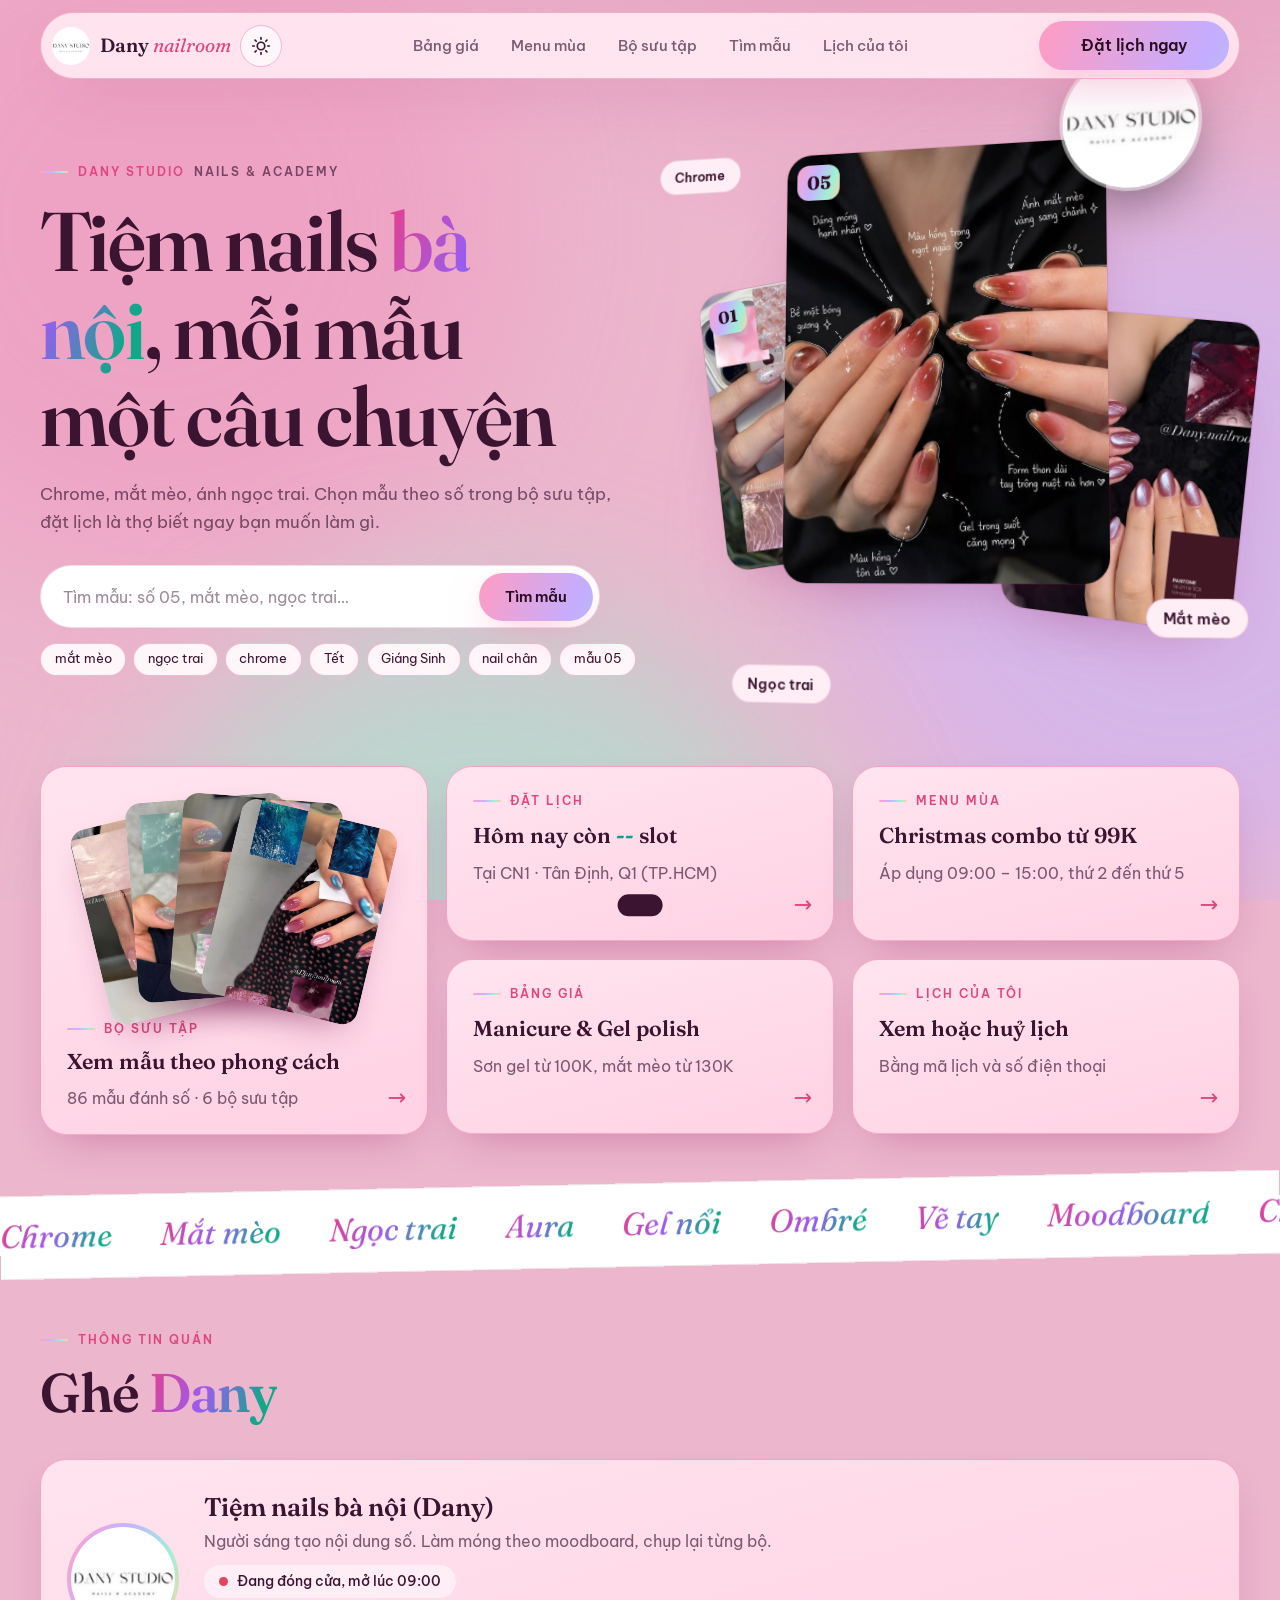
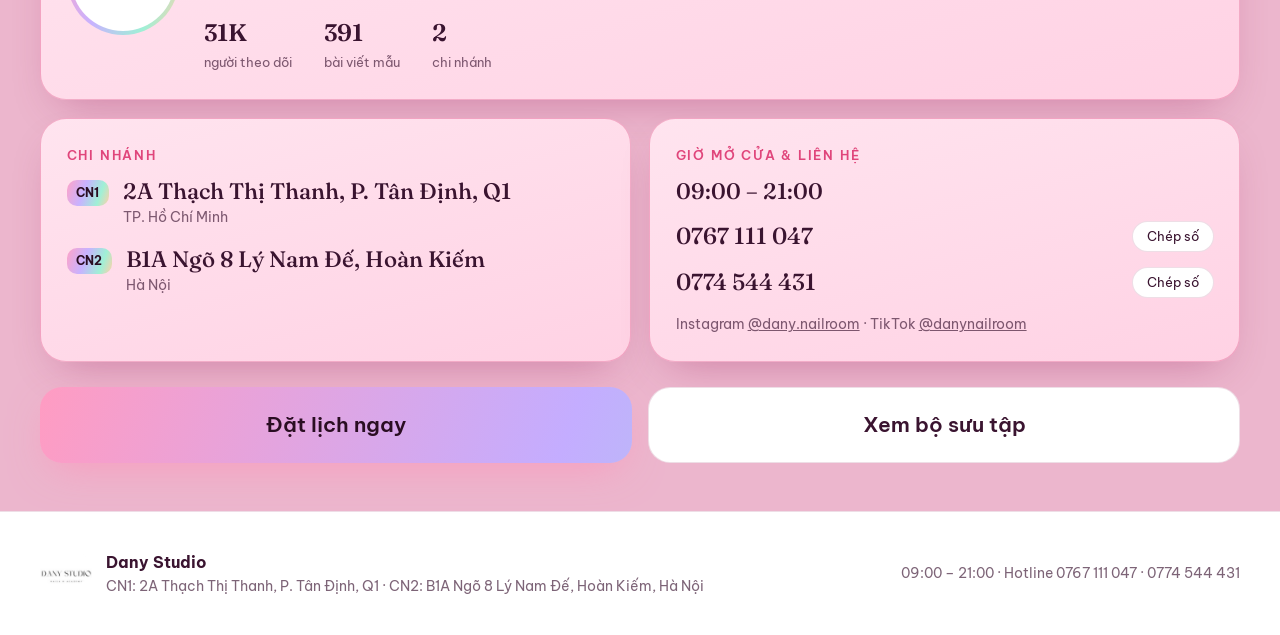
==== index.html @ 662d3e5a "﻿Làm nổi bật nút đặt lịch và gọn trang chủ Nút Đặt lịch ngay trên menu rộng hơn và nhấp nháy liên tụ" ====
<!doctype html>
<html lang="vi">
<head>
<meta charset="utf-8">
<meta name="viewport" content="width=device-width, initial-scale=1">
<title>Dany Nailroom | Tiệm nails bà nội</title>
<meta name="description" content="Dany Studio: bảng giá, bộ sưu tập mẫu nail đánh số, tìm mẫu, đặt lịch xem slot còn trống và tự huỷ lịch. CN1 Tân Định Q1, CN2 Hoàn Kiếm Hà Nội.">
<link rel="icon" href="assets/logo.png">
<link rel="preconnect" href="https://fonts.googleapis.com">
<link rel="preconnect" href="https://fonts.gstatic.com" crossorigin>
<link href="https://fonts.googleapis.com/css2?family=Be+Vietnam+Pro:wght@300;400;500;600;700&family=Fraunces:ital,opsz,wght@0,9..144,400..700;1,9..144,400..700&display=swap" rel="stylesheet">
<link rel="stylesheet" href="style.css">
<script>
  document.documentElement.classList.add('js');
  // Bật chế độ sáng/tối đã chọn lần trước ngay từ đầu để trang không bị nháy màu
  try { if (localStorage.getItem('dany-giao-dien') === 'dark') document.documentElement.dataset.theme = 'dark'; } catch (e) {}
</script>
</head>
<body>

<div class="curtain" id="curtain" aria-hidden="true"><img src="assets/logo.png" alt=""></div>
<div class="progress" id="progress" aria-hidden="true"></div>
<div class="aurora" aria-hidden="true"><i></i><i></i><i></i></div>

<!-- ===================== MENU TRÊN CÙNG ===================== -->
<header class="nav" id="nav">
  <div class="nav-trai">
    <a class="brand" href="#/">
      <img src="assets/logo.png" alt="Dany Studio">
      <span>Dany <em>nailroom</em></span>
    </a>
    <button class="nut-giao-dien" type="button" id="nutGiaoDien" aria-label="Chuyển sang nền tối" title="Chuyển sáng / tối">
      <svg class="mat-troi" viewBox="0 0 24 24" aria-hidden="true"><circle cx="12" cy="12" r="4.5"/><path d="M12 2v2M12 20v2M4.9 4.9l1.4 1.4M17.7 17.7l1.4 1.4M2 12h2M20 12h2M4.9 19.1l1.4-1.4M17.7 6.3l1.4-1.4"/></svg>
      <svg class="mat-trang" viewBox="0 0 24 24" aria-hidden="true"><path d="M20 14.5A8 8 0 0 1 9.5 4a8 8 0 1 0 10.5 10.5z"/></svg>
    </button>
  </div>
  <nav class="links" aria-label="Các trang">
    <a href="#/bang-gia" data-route="bang-gia">Bảng giá</a>
    <a href="#/menu-mua" data-route="menu-mua">Menu mùa</a>
    <a href="#/bo-suu-tap" data-route="bo-suu-tap">Bộ sưu tập</a>
    <a href="#/tim-mau" data-route="tim-mau">Tìm mẫu</a>
    <a href="#/lich-cua-toi" data-route="lich-cua-toi">Lịch của tôi</a>
  </nav>
  <a class="btn btn-primary nut-dat-lich" href="#/dat-lich" data-route="dat-lich">Đặt lịch ngay</a>
</header>

<main id="app">

  <!-- ===================== TRANG CHỦ ===================== -->
  <section class="page" data-page="trang-chu">
    <div class="hero wrap">
      <div class="hero-copy">
        <p class="eyebrow">Dany Studio <span>Nails &amp; Academy</span></p>
        <h1>Tiệm nails <span class="grad">bà nội</span>, mỗi mẫu một câu chuyện</h1>
        <p class="lead">Chrome, mắt mèo, ánh ngọc trai. Chọn mẫu theo số trong bộ sưu tập, đặt lịch là thợ biết ngay bạn muốn làm gì.</p>
        <form class="hero-search" id="heroSearch" role="search">
          <label for="heroQ" class="sr-only">Tìm mẫu nail</label>
          <input id="heroQ" type="search" placeholder="Tìm mẫu: số 05, mắt mèo, ngọc trai…" autocomplete="off">
          <button class="btn btn-primary" type="submit">Tìm mẫu</button>
        </form>
        <div class="chips" id="heroChips"></div>
      </div>

      <div class="stage" id="stage">
        <div class="deck" id="deck">
          <figure class="photo p-left"><img src="assets/mau/01.jpg" alt="Mẫu 01 Sao hồng lấp lánh"><span class="tag-ma">01</span></figure>
          <figure class="photo p-right"><img src="assets/mau/11.jpg" alt="Mẫu 11 Winetasting"><span class="tag-ma">11</span></figure>
          <figure class="photo p-main"><img src="assets/mau/05.jpg" alt="Mẫu 05 Hồng mắt mèo vàng"><span class="tag-ma">05</span></figure>
          <div class="coin" aria-hidden="true">
            <div class="face"><img src="assets/logo.png" alt=""></div>
            <div class="face back"><img src="assets/logo.png" alt=""></div>
          </div>
          <span class="float-tag t1">Chrome</span>
          <span class="float-tag t2">Mắt mèo</span>
          <span class="float-tag t3">Ngọc trai</span>
        </div>
      </div>
    </div>

    <!-- Lối tắt tới các trang -->
    <div class="wrap shortcuts">
      <a class="shortcut glass sc-bst" href="#/bo-suu-tap" data-tilt>
        <div class="sc-anh" id="scAnh"></div>
        <div class="sc-chu">
          <p class="eyebrow">Bộ sưu tập</p>
          <h3>Xem mẫu theo phong cách</h3>
          <p class="muted" id="scDemMau"></p>
        </div>
        <span class="sc-mui" aria-hidden="true">→</span>
      </a>
      <a class="shortcut glass" href="#/dat-lich" data-tilt>
        <p class="eyebrow">Đặt lịch</p>
        <h3>Hôm nay còn <b class="so-slot" id="scSlot">--</b> slot</h3>
        <p class="muted" id="scSlotChu">Tại CN1 Tân Định</p>
        <span class="sc-mui" aria-hidden="true">→</span>
      </a>
      <a class="shortcut glass" href="#/menu-mua" data-tilt>
        <p class="eyebrow">Menu mùa</p>
        <h3 id="scCombo">Combo theo mùa</h3>
        <p class="muted" id="scComboChu"></p>
        <span class="sc-mui" aria-hidden="true">→</span>
      </a>
      <a class="shortcut glass" href="#/bang-gia" data-tilt>
        <p class="eyebrow">Bảng giá</p>
        <h3>Manicure &amp; Gel polish</h3>
        <p class="muted">Sơn gel từ 100K, mắt mèo từ 130K</p>
        <span class="sc-mui" aria-hidden="true">→</span>
      </a>
      <a class="shortcut glass" href="#/lich-cua-toi" data-tilt>
        <p class="eyebrow">Lịch của tôi</p>
        <h3>Xem hoặc huỷ lịch</h3>
        <p class="muted">Bằng mã lịch và số điện thoại</p>
        <span class="sc-mui" aria-hidden="true">→</span>
      </a>
    </div>

    <div class="marquee" aria-hidden="true">
      <div class="track">
        <span>Chrome</span><span>Mắt mèo</span><span>Ngọc trai</span><span>Aura</span><span>Gel nổi</span><span>Ombré</span><span>Vẽ tay</span><span>Moodboard</span>
        <span>Chrome</span><span>Mắt mèo</span><span>Ngọc trai</span><span>Aura</span><span>Gel nổi</span><span>Ombré</span><span>Vẽ tay</span><span>Moodboard</span>
      </div>
    </div>

    <!-- Thông tin quán (nằm luôn trong trang chủ) -->
    <div class="wrap home-info" id="thong-tin">
    <header class="sec-head">
      <p class="eyebrow">Thông tin quán</p>
      <h2>Ghé <span class="grad">Dany</span></h2>
    </header>
    <div class="info-grid">
      <article class="glass profile" data-tilt>
        <div class="avatar"><img src="assets/logo.png" alt="Logo Dany Studio"></div>
        <div>
          <h3>Tiệm nails bà nội (Dany)</h3>
          <p class="muted">Người sáng tạo nội dung số. Làm móng theo moodboard, chụp lại từng bộ.</p>
          <p class="status" id="openStatus"><span class="dot"></span><span id="openText">Giờ mở cửa 09:00 – 21:00</span></p>
          <dl class="stats">
            <div><dt>31K</dt><dd>người theo dõi</dd></div>
            <div><dt>391</dt><dd>bài viết mẫu</dd></div>
            <div><dt>2</dt><dd>chi nhánh</dd></div>
          </dl>
        </div>
      </article>
      <article class="glass info-card" data-tilt>
        <h3>Chi nhánh</h3>
        <ul class="branches">
          <li><span class="badge">CN1</span><div><p class="big">2A Thạch Thị Thanh, P. Tân Định, Q1</p><p class="note">TP. Hồ Chí Minh</p></div></li>
          <li><span class="badge">CN2</span><div><p class="big">B1A Ngõ 8 Lý Nam Đế, Hoàn Kiếm</p><p class="note">Hà Nội</p></div></li>
        </ul>
      </article>
      <article class="glass info-card" data-tilt>
        <h3>Giờ mở cửa & liên hệ</h3>
        <p class="big">09:00 – 21:00</p>
        <ul class="phones">
          <li><a href="tel:0767111047">0767 111 047</a><button class="mini" type="button" data-copy="0767111047">Chép số</button></li>
          <li><a href="tel:0774544431">0774 544 431</a><button class="mini" type="button" data-copy="0774544431">Chép số</button></li>
        </ul>
        <p class="note">Instagram <a href="https://www.instagram.com/dany.nailroom/" target="_blank" rel="noopener">@dany.nailroom</a> · TikTok <a href="https://www.tiktok.com/@danynailroom" target="_blank" rel="noopener">@danynailroom</a></p>
      </article>
    </div>
    <div class="page-cta cta-lon"><a class="btn btn-primary nhap-nhay" href="#/dat-lich">Đặt lịch ngay</a><a class="btn btn-ghost" href="#/bo-suu-tap">Xem bộ sưu tập</a></div>
    </div>
  </section>

  <!-- ===================== BẢNG GIÁ ===================== -->
  <section class="page wrap" data-page="bang-gia" hidden>
    <header class="sec-head">
      <p class="eyebrow">Menu giá</p>
      <h2>Price <span class="grad">list</span></h2>
      <p class="muted sub">Đơn vị nghìn đồng. Giá có khoảng tùy độ dài và độ khó của mẫu. Mục ghi "/pcs" tính theo từng móng hoặc từng chi tiết.</p>
    </header>
    <div class="price-layout">
      <div class="price-grid" id="priceGrid"></div>
      <div class="price-posters">
        <button class="poster-the" type="button" data-poster="assets/bang-gia.jpg" data-tilt aria-label="Xem lớn bảng giá">
          <img src="assets/bang-gia.jpg" alt="Bảng giá Dany Nailroom: Manicure và Gel polish" loading="lazy">
          <span class="poster-nhan">Price list</span>
        </button>
        <button class="poster-the" type="button" data-poster="assets/summer-vibes.jpg" data-tilt aria-label="Xem lớn bộ ảnh Summer Vibes">
          <img src="assets/summer-vibes.jpg" alt="Summer Vibes: các mẫu nail mùa hè của Dany Nailroom" loading="lazy">
          <span class="poster-nhan">Summer vibes</span>
        </button>
      </div>
    </div>
    <div class="page-cta"><a class="btn btn-primary" href="#/dat-lich">Đặt lịch</a><a class="btn btn-ghost" href="#/bo-suu-tap/mua-he">Xem bộ sưu tập Mùa hè</a></div>
  </section>

  <!-- ===================== MENU THEO MÙA ===================== -->
  <section class="page wrap" data-page="menu-mua" hidden>
    <header class="sec-head">
      <p class="eyebrow">Menu theo mùa</p>
      <h2 id="comboTitle">Christmas <span class="grad">combo</span></h2>
      <p class="muted sub" id="comboNote"></p>
    </header>
    <div class="combo-grid">
      <div class="combo-list" id="comboList"></div>
      <img class="poster" data-tilt src="assets/poster-giang-sinh.jpg" alt="Poster Christmas combo của Dany Nail">
    </div>
    <div class="page-cta"><a class="btn btn-primary" href="#/bo-suu-tap">Xem các bộ sưu tập</a><a class="btn btn-ghost" href="#/dat-lich">Đặt combo</a></div>
  </section>

  <!-- ===================== BỘ SƯU TẬP (danh sách) ===================== -->
  <section class="page wrap" data-page="bo-suu-tap" hidden>
    <header class="sec-head">
      <p class="eyebrow">Bộ sưu tập mẫu</p>
      <h2>Chọn theo <span class="grad">phong cách</span></h2>
      <p class="muted sub">Bấm vào một bộ sưu tập để xem các mẫu bên trong. Mỗi mẫu có mã số, ghi mã khi đặt lịch để thợ chuẩn bị đúng màu, đúng chất liệu.</p>
    </header>
    <div class="bst-grid" id="bstGrid"></div>
  </section>

  <!-- ===================== MỘT BỘ SƯU TẬP ===================== -->
  <section class="page wrap" data-page="bst" hidden>
    <a class="back" href="#/bo-suu-tap">← Tất cả bộ sưu tập</a>
    <header class="sec-head">
      <p class="eyebrow">Bộ sưu tập</p>
      <h2 class="grad-h" id="bstTen"></h2>
      <p class="muted sub" id="bstMoTa"></p>
    </header>
    <div class="tabs" id="bstTabs"></div>
    <div class="gallery" id="bstGallery"></div>
  </section>

  <!-- ===================== TÌM MẪU ===================== -->
  <section class="page wrap" data-page="tim-mau" hidden>
    <header class="sec-head">
      <p class="eyebrow">Tìm mẫu</p>
      <h2>Tìm theo <span class="grad">số hoặc từ khoá</span></h2>
    </header>
    <form class="search" id="searchForm" role="search">
      <label for="q" class="sr-only">Tìm mẫu nail</label>
      <svg viewBox="0 0 24 24" aria-hidden="true"><circle cx="11" cy="11" r="7"/><path d="m20 20-4-4"/></svg>
      <input id="q" type="search" placeholder="Số mẫu, màu, kiểu: 12, mắt mèo, sao…" autocomplete="off">
    </form>
    <div class="chips" id="searchChips"></div>
    <p class="bst-desc" id="searchDesc" aria-live="polite"></p>
    <div class="gallery" id="searchGallery"></div>
    <div class="empty glass" id="empty" hidden>
      <h3>Chưa thấy mẫu nào khớp</h3>
      <p class="muted">Thử gõ số mẫu (ví dụ 05), hoặc từ khoá như "mắt mèo", "chrome", "ngọc trai". Hoặc chọn "Theo yêu cầu riêng" khi đặt lịch.</p>
    </div>
  </section>

  <!-- ===================== ĐẶT LỊCH ===================== -->
  <section class="page wrap" data-page="dat-lich" hidden>
    <header class="sec-head">
      <p class="eyebrow">Đặt lịch</p>
      <h2>Giữ chỗ <span class="grad">trước khi hết slot</span></h2>
      <p class="demo-note" id="demoNote" hidden>Chế độ thử: web chưa nối Google Sheet nên slot là số giả lập và lịch chỉ lưu trên trình duyệt này.</p>
    </header>

    <div class="book-grid" id="bookArea">
      <aside class="glass today">
        <p class="eyebrow" id="todayLabel">Hôm nay</p>
        <div class="gauge">
          <svg viewBox="0 0 140 140" aria-hidden="true">
            <defs>
              <linearGradient id="gaugeGrad" x1="0" y1="0" x2="1" y2="1">
                <stop offset="0" stop-color="#ff8fb8"/><stop offset=".5" stop-color="#b79cff"/><stop offset="1" stop-color="#7ee8c7"/>
              </linearGradient>
            </defs>
            <circle class="g-track" cx="70" cy="70" r="58" fill="none" stroke-width="12"/>
            <circle class="g-bar" id="gaugeBar" cx="70" cy="70" r="58" fill="none" stroke="url(#gaugeGrad)" stroke-width="12" stroke-linecap="round" transform="rotate(-90 70 70)"/>
          </svg>
          <div class="g-num"><b id="gaugeNum">--</b><span>slot còn trống</span></div>
        </div>
        <p class="today-msg" id="todayMsg">Đang tải số slot…</p>
        <div class="bars" id="bars" role="img" aria-label="Số slot còn trống theo từng giờ hôm nay"></div>
        <p class="note">Mỗi cột là một khung giờ từ 09:00 đến 20:00. Cột xám là giờ đã qua, cột đỏ là đã kín.</p>
      </aside>

      <form class="glass book-form" id="bookForm" novalidate>
        <fieldset>
          <legend><span class="step">1</span> Chi nhánh và ngày</legend>
          <div class="seg" id="branches"></div>
          <div class="picks dates" id="dates"></div>
        </fieldset>

        <fieldset>
          <legend><span class="step">2</span> Giờ hẹn <span class="muted small" id="slotHint"></span></legend>
          <div class="picks slots" id="slots"></div>
        </fieldset>

        <fieldset>
          <legend><span class="step">3</span> Bạn muốn làm</legend>
          <div class="mode">
            <label class="mode-card"><input type="radio" name="kieuLam" value="mau" checked><span><b>Theo mẫu của tiệm</b><small>Chọn mã số trong bộ sưu tập</small></span></label>
            <label class="mode-card"><input type="radio" name="kieuLam" value="rieng"><span><b>Theo yêu cầu riêng</b><small>Mô tả mẫu bạn muốn</small></span></label>
          </div>
          <div class="mode-panel" id="panelMau">
            <label for="fMau">Mẫu số</label>
            <select id="fMau"></select>
            <div class="pick-preview" id="mauPreview"></div>
            <a class="link" href="#/bo-suu-tap">Xem bộ sưu tập để chọn mẫu</a>
          </div>
          <div class="mode-panel" id="panelRieng" hidden>
            <label for="fYeuCau">Mô tả mẫu bạn muốn</label>
            <textarea id="fYeuCau" rows="3" placeholder="Ví dụ: mắt mèo hồng giống mẫu 05 nhưng ngắn hơn, đính 2 charm nơ ở ngón áp út"></textarea>
          </div>
        </fieldset>

        <fieldset>
          <legend><span class="step">4</span> Thông tin của bạn</legend>
          <div class="fields">
            <label for="fTen">Họ tên<input id="fTen" autocomplete="name" placeholder="Nguyễn Thu Hà"></label>
            <label for="fSdt">Số điện thoại<input id="fSdt" type="tel" inputmode="tel" autocomplete="tel" placeholder="0901234567"></label>
            <label for="fDichVu" class="wide">Dịch vụ nền (không bắt buộc)<select id="fDichVu"></select></label>
            <label for="fGhiChu" class="wide">Ghi chú<textarea id="fGhiChu" rows="2" placeholder="Ví dụ: đi 2 người, cần tháo gel cũ"></textarea></label>
          </div>
        </fieldset>

        <p class="error" id="formError" role="alert"></p>
        <button class="btn btn-primary btn-block" type="submit" id="submitBtn">Gửi lịch hẹn</button>
      </form>
    </div>

    <div class="glass done" id="done" hidden>
      <div class="tick" aria-hidden="true">✓</div>
      <h3>Đã gửi lịch hẹn</h3>
      <p class="ma-lich">Mã lịch <b id="doneCode"></b></p>
      <p id="doneText"></p>
      <p class="note" id="doneNote"></p>
      <div class="cta-row">
        <a class="btn btn-ghost" href="#/lich-cua-toi">Xem lịch của tôi</a>
        <button class="btn btn-primary" type="button" id="againBtn">Đặt thêm lịch</button>
      </div>
    </div>
  </section>

  <!-- ===================== LỊCH CỦA TÔI / HUỶ LỊCH ===================== -->
  <section class="page wrap" data-page="lich-cua-toi" hidden>
    <header class="sec-head">
      <p class="eyebrow">Lịch của tôi</p>
      <h2>Xem và <span class="grad">huỷ lịch</span></h2>
      <p class="muted sub" id="huyChinhSach"></p>
    </header>

    <div class="my-grid">
      <div class="my-list-wrap">
        <h3 class="list-title">Lịch đã đặt trên máy này</h3>
        <div class="my-list" id="myList"></div>
      </div>

      <form class="glass lookup" id="lookupForm" novalidate>
        <h3>Đặt bằng máy khác?</h3>
        <p class="muted">Nhập mã lịch (trong tin xác nhận, dạng DN1810-1234) và số điện thoại đã dùng khi đặt.</p>
        <label for="tMa">Mã lịch<input id="tMa" placeholder="DN1810-1234" autocomplete="off"></label>
        <label for="tSdt">Số điện thoại<input id="tSdt" type="tel" inputmode="tel" placeholder="0901234567"></label>
        <p class="error" id="tLoi" role="alert"></p>
        <button class="btn btn-primary btn-block" type="submit" id="tNut">Tìm lịch</button>
      </form>
    </div>
  </section>
</main>

<footer class="footer">
  <div class="wrap foot">
    <div class="foot-brand">
      <img src="assets/logo.png" alt="">
      <div>
        <strong>Dany Studio</strong>
        <p class="muted">CN1: 2A Thạch Thị Thanh, P. Tân Định, Q1 · CN2: B1A Ngõ 8 Lý Nam Đế, Hoàn Kiếm, Hà Nội</p>
      </div>
    </div>
    <p class="muted">09:00 – 21:00 · Hotline 0767 111 047 · 0774 544 431</p>
  </div>
</footer>

<!-- Hộp xem mẫu lớn -->
<dialog class="lightbox" id="lightbox">
  <button class="close" type="button" id="lbClose" aria-label="Đóng">×</button>
  <div class="lb-body">
    <div class="lb-img"><img id="lbImg" src="" alt=""><span class="tag-ma big" id="lbMa"></span></div>
    <div class="lb-info">
      <p class="eyebrow" id="lbBst"></p>
      <h3 id="lbTen"></h3>
      <p class="muted" id="lbMoTa"></p>
      <div class="chips" id="lbTags"></div>
      <button class="btn btn-primary" type="button" id="lbDat">Đặt mẫu này</button>
    </div>
  </div>
</dialog>

<!-- Hộp xem poster lớn -->
<dialog class="lightbox poster-box" id="posterBox">
  <button class="close" type="button" id="posterClose" aria-label="Đóng">×</button>
  <img id="posterImg" src="" alt="">
</dialog>

<div class="toast" id="toast" role="status" aria-live="polite"></div>

<script src="data.js"></script>
<script src="script.js"></script>
</body>
</html>
---- style.css ----
/* =====================================================================
   DANY NAILROOM: tông sáng, nền hồng kem, khung trắng, điểm nhấn hồng tím ngọc
   Muốn đổi màu cả trang: sửa các biến trong :root
   ===================================================================== */
:root {
  --bg: #ecb6cd;            /* nền trang */
  --bg-2: #e397ba;          /* vệt hồng góc trên nền */
  --fg: #3a1430;            /* chữ chính */
  --muted: rgba(58, 20, 48, 0.66);
  --card: #ffffff;          /* ô nhập, nút chọn nằm trong khung */
  --card-2: #ffeef5;
  --line: rgba(150, 50, 100, 0.16);
  /* Màu khung nội dung: trắng, khác hẳn nền hồng phía sau */
  --khung: linear-gradient(165deg, #ffe4ef 0%, #ffd2e4 100%);
  --khung-vien: rgba(214, 60, 120, 0.32);
  --khung-bong: 0 18px 44px -20px rgba(150, 30, 90, 0.42);
  --pink: #e0457b;          /* hồng điểm nhấn (chữ, viền) */
  --lilac: #8b5cf6;
  --mint: #0f9f80;          /* xanh ngọc điểm nhấn */
  --peach: #e0773a;
  --ink: #2a0d22;           /* chữ trên nút gradient */
  --ok: #12a36b;
  --bad: #e2445c;
  --grad: linear-gradient(110deg, #ffa3c7, #c8b2ff 40%, #9ff0d6 75%, #ffd0a8);      /* nền nút, nhãn */
  --grad-chu: linear-gradient(110deg, #e83e86, #9a5cf0 45%, #11a88a 85%);            /* chữ gradient */
  --shadow: 0 26px 60px -28px rgba(150, 40, 100, 0.4);
  --font-display: 'Fraunces', Georgia, serif;
  --font-body: 'Be Vietnam Pro', system-ui, -apple-system, 'Segoe UI', sans-serif;
  --r: 26px;
  --nav-nen: rgba(255, 240, 246, 0.85);   /* thanh menu */
  --nut-nen: #fff6fa;                      /* nút gợi ý, tab bộ sưu tập */
  --hop-nen: #fff6fa;                      /* hộp xem mẫu lớn */
  --au-1: #ef9cc0; --au-2: #cdb6f5; --au-3: #a9e3cf; --au-op: 0.7;   /* vệt màu nền */
  color-scheme: light;
}

/* ----- CHẾ ĐỘ TỐI: bật bằng nút mặt trăng trên menu ----- */
:root[data-theme="dark"] {
  --bg: #15060f;
  --bg-2: #2a1022;
  --fg: #fdeff5;
  --muted: rgba(253, 239, 245, 0.68);
  --card: rgba(255, 255, 255, 0.07);
  --card-2: rgba(255, 255, 255, 0.13);
  --line: rgba(255, 255, 255, 0.16);
  --khung: linear-gradient(160deg, #3c1a35 0%, #2a1126 55%, #1f0c1b 100%);
  --khung-vien: rgba(255, 143, 184, 0.28);
  --khung-bong: 0 24px 60px -24px rgba(0, 0, 0, 0.85);
  --pink: #ff8fb8;
  --lilac: #b79cff;
  --mint: #7ee8c7;
  --peach: #ffc29a;
  --ok: #4ee0a1;
  --bad: #ff7a90;
  --grad-chu: linear-gradient(110deg, #ff8fb8, #b79cff 40%, #7ee8c7 75%, #ffc29a);
  --shadow: 0 30px 80px -30px rgba(0, 0, 0, 0.75);
  --nav-nen: rgba(30, 12, 26, 0.7);
  --nut-nen: #2a1126;
  --hop-nen: #241020;
  --au-1: #ff8fb8; --au-2: #b79cff; --au-3: #7ee8c7; --au-op: 0.45;
  color-scheme: dark;
}

/* Nút đổi sáng / tối */
.nut-giao-dien {
  flex: none; width: 42px; height: 42px; border-radius: 50%; display: grid; place-items: center; cursor: pointer;
  border: 1px solid var(--khung-vien); background: var(--nut-nen); color: var(--fg);
  transition: transform 0.4s cubic-bezier(0.2, 0.9, 0.3, 1.4), background 0.3s;
}
.nut-giao-dien:hover { transform: rotate(25deg) scale(1.08); }
.nut-giao-dien svg { width: 20px; height: 20px; fill: none; stroke: currentColor; stroke-width: 2; stroke-linecap: round; stroke-linejoin: round; }
.nut-giao-dien .mat-trang { display: none; }
:root[data-theme="dark"] .nut-giao-dien .mat-troi { display: none; }
:root[data-theme="dark"] .nut-giao-dien .mat-trang { display: block; }
.nav-phai { display: flex; align-items: center; gap: 0.5rem; }
/* Đổi màu mượt khi bật tắt */
body, .glass, .mau, .nav, .chip, .tab { transition: background-color 0.4s, color 0.4s, border-color 0.4s; }

/* ---------- Chung ---------- */
*, *::before, *::after { box-sizing: border-box; }
html { -webkit-text-size-adjust: 100%; scroll-behavior: smooth; }
@media (prefers-reduced-motion: reduce) { html { scroll-behavior: auto; } }
body {
  margin: 0;
  font-family: var(--font-body);
  font-size: 16px;
  line-height: 1.65;
  color: var(--fg);
  background: radial-gradient(1200px 700px at 80% -10%, var(--bg-2), transparent 70%), var(--bg);
  overflow-x: hidden;
}
img { max-width: 100%; display: block; }
a { color: inherit; }
h1, h2, h3, p, dl, dd, ul, figure { margin: 0; }
ul { padding: 0; list-style: none; }
button, input, select, textarea { font: inherit; color: inherit; }
[hidden] { display: none !important; }
:focus-visible { outline: 2px solid var(--mint); outline-offset: 3px; border-radius: 8px; }
.sr-only { position: absolute; width: 1px; height: 1px; overflow: hidden; clip: rect(0 0 0 0); white-space: nowrap; }

.wrap { width: min(1200px, 100% - 32px); margin-inline: auto; }
.muted { color: var(--muted); }
.small { font-size: 0.85rem; font-weight: 400; }
.note { font-size: 0.86rem; color: var(--muted); }
.grad {
  background: var(--grad-chu);
  background-size: 100% 100%;
  -webkit-background-clip: text;
  background-clip: text;
  color: transparent;

}
@keyframes grad-chay { to { background-position: 100% 0; } }

h1, h2 { font-family: var(--font-display); font-weight: 600; line-height: 1.05; letter-spacing: -0.02em; text-wrap: balance; }
h1 { font-size: clamp(2.6rem, 6.6vw, 5.2rem); margin-block: 1rem 1.2rem; }
h2 { font-size: clamp(2rem, 4.6vw, 3.4rem); }
h3 { font-family: var(--font-display); font-weight: 600; font-size: 1.25rem; }
.eyebrow {
  display: inline-flex; align-items: center; gap: 0.6rem;
  font-size: 0.78rem; font-weight: 600; letter-spacing: 0.16em; text-transform: uppercase; color: var(--pink);
}
.eyebrow::before { content: ''; width: 28px; height: 2px; background: var(--grad); border-radius: 2px; }
.eyebrow span { color: var(--muted); }

/* ---------- Nền lung linh ---------- */
.aurora { position: fixed; inset: 0; z-index: -2; overflow: hidden; pointer-events: none; }
.aurora i { position: absolute; width: 55vmax; height: 55vmax; border-radius: 50%; filter: blur(80px); opacity: var(--au-op); }
.aurora i:nth-child(1) { background: var(--au-1); left: -15vmax; top: -10vmax; }
.aurora i:nth-child(2) { background: var(--au-2); right: -20vmax; top: 15vmax; animation-delay: -8s; }
.aurora i:nth-child(3) { background: var(--au-3); left: 10vmax; bottom: -32vmax; }
@keyframes troi {
  0% { transform: translate3d(0, 0, 0) scale(1) rotate(0); }
  100% { transform: translate3d(5vmax, 8vmax, 0) scale(1.15) rotate(80deg); }
}

.progress { position: fixed; top: 0; left: 0; right: 0; height: 3px; z-index: 120; background: var(--grad); transform-origin: 0 50%; transform: scaleX(0); }

/* Màn mở đầu: phủ gradient rồi kéo lên */
.curtain {
  position: fixed; inset: 0; z-index: 200; display: grid; place-items: center; pointer-events: none;
  background: linear-gradient(135deg, var(--pink), var(--lilac) 45%, var(--mint) 85%);
  clip-path: inset(0 0 0 0);
  transition: clip-path 0.8s cubic-bezier(0.77, 0, 0.18, 1);
}
.curtain img { width: 110px; border-radius: 50%; box-shadow: 0 20px 60px rgba(0, 0, 0, 0.25); animation: xoay-y 1.4s ease-in-out infinite; }
.curtain.out { clip-path: inset(0 0 100% 0); }
.js .curtain { visibility: visible; }
html:not(.js) .curtain { display: none; }
@keyframes xoay-y { 50% { transform: rotateY(180deg) scale(1.1); } 100% { transform: rotateY(360deg); } }

/* ---------- Nút ---------- */
.btn {
  position: relative; overflow: hidden;
  display: inline-flex; align-items: center; justify-content: center; gap: 0.5rem;
  min-height: 48px; padding: 0.7rem 1.6rem;
  border: 0; border-radius: 999px; cursor: pointer;
  font-weight: 600; font-size: 0.95rem; text-decoration: none;
  transition: transform 0.35s cubic-bezier(0.2, 0.9, 0.3, 1.4), box-shadow 0.35s;
}
.btn-sm { min-height: 40px; padding: 0.4rem 1.2rem; font-size: 0.88rem; white-space: nowrap; flex: none; }
.btn-block { width: 100%; }
.btn-primary { color: var(--ink); background: linear-gradient(110deg, #ff9cc2, #c4adff 45%, #8ff0d0); background-size: 200% 100%; box-shadow: 0 14px 40px -12px rgba(255, 143, 184, 0.7); }
.btn-primary::after { content: ''; position: absolute; inset: 0; background: linear-gradient(110deg, transparent 30%, rgba(255, 255, 255, 0.6) 50%, transparent 70%); transform: translateX(-120%); }
.btn-primary:hover { transform: translateY(-3px) scale(1.03); background-position: 100% 0; }
.btn-primary:hover::after { transform: translateX(120%); transition: transform 0.8s; }
.btn-primary:disabled { opacity: 0.6; cursor: wait; transform: none; }
.btn-ghost { color: var(--fg); background: var(--card); border: 1px solid var(--line); }
.btn-ghost:hover { transform: translateY(-3px); background: var(--card-2); }
.mini { padding: 0.25rem 0.85rem; border-radius: 999px; border: 1px solid var(--line); background: var(--card); cursor: pointer; font-size: 0.8rem; transition: background 0.25s, transform 0.25s; }
.mini:hover { background: var(--card-2); transform: scale(1.06); }

/* ---------- Menu trên cùng ---------- */
.nav {
  position: fixed; z-index: 100; top: 12px; left: 50%; transform: translateX(-50%);
  width: min(1200px, 100% - 24px);
  display: flex; align-items: center; justify-content: space-between; gap: 1rem;
  padding: 0.5rem 0.6rem 0.5rem 0.7rem;
  background: var(--nav-nen); border: 1px solid var(--khung-vien); border-radius: 999px;
  backdrop-filter: blur(22px) saturate(1.4); -webkit-backdrop-filter: blur(22px) saturate(1.4);
  box-shadow: var(--shadow);
  transition: transform 0.5s cubic-bezier(0.2, 0.9, 0.3, 1);
}
.nav.hide { transform: translate(-50%, -140%); }
.brand { display: flex; align-items: center; gap: 0.6rem; text-decoration: none; font-family: var(--font-display); font-size: 1.2rem; font-weight: 600; white-space: nowrap; }
.brand img { width: 38px; height: 38px; border-radius: 50%; background: #fff; }
.brand em { font-style: italic; font-weight: 400; color: var(--pink); }
.links { display: flex; gap: 0.2rem; }
.links a { padding: 0.45rem 0.9rem; border-radius: 999px; text-decoration: none; font-size: 0.92rem; font-weight: 500; color: var(--muted); transition: color 0.25s, background 0.25s; white-space: nowrap; }
.links a:hover, .links a.active { color: var(--fg); background: var(--card-2); }

/* ---------- Mở đầu ---------- */
.hero { display: grid; grid-template-columns: 1.05fr 0.95fr; align-items: center; gap: 2rem; padding-block: 7.5rem 2.5rem; }
.lead { max-width: 52ch; font-size: 1.08rem; color: var(--muted); }
.hero-search { display: flex; gap: 0.5rem; margin-top: 1.8rem; padding: 0.4rem; border-radius: 999px; background: var(--card); border: 1px solid var(--line); backdrop-filter: blur(14px); max-width: 560px; }
.hero-search input { flex: 1; min-width: 0; padding: 0.6rem 1rem; border: 0; background: transparent; outline: none; }
.hero-search input::placeholder { color: var(--muted); }
.hero-search:focus-within { border-color: var(--pink); box-shadow: 0 0 0 4px rgba(255, 143, 184, 0.18); }
.chips { display: flex; flex-wrap: wrap; gap: 0.45rem; margin-top: 0.9rem; }
.chip { padding: 0.3rem 0.85rem; border-radius: 999px; border: 1px solid var(--khung-vien); background: var(--nut-nen); font-size: 0.82rem; cursor: pointer; transition: transform 0.25s, border-color 0.25s, background 0.25s; }
.chip:hover { transform: translateY(-2px); border-color: var(--pink); background: var(--card-2); }

.live-chip { display: inline-flex; align-items: center; gap: 0.7rem; margin-top: 1.4rem; padding: 0.5rem 1.1rem; border-radius: 999px; background: var(--card); border: 1px solid var(--line); text-decoration: none; transition: transform 0.3s, border-color 0.3s; }
.live-chip:hover { transform: translateY(-2px); border-color: var(--mint); }
.live-chip b { font-size: 1.15rem; font-variant-numeric: tabular-nums; color: var(--mint); }
.pulse { width: 10px; height: 10px; border-radius: 50%; background: var(--ok); animation: nhip 1.8s infinite; }
@keyframes nhip { 0% { box-shadow: 0 0 0 0 rgba(78, 224, 161, 0.7); } 70% { box-shadow: 0 0 0 12px transparent; } 100% { box-shadow: 0 0 0 0 transparent; } }

/* Chồng ảnh 3D */
.stage { perspective: 1400px; height: clamp(380px, 50vw, 590px); position: relative; }
.deck { position: absolute; inset: 0; transform-style: preserve-3d; transform: rotateX(var(--rx, 6deg)) rotateY(var(--ry, -12deg)); transition: transform 0.25s ease-out; }
.photo { position: absolute; border-radius: 24px; overflow: hidden; box-shadow: var(--shadow), 0 0 0 1px var(--line); animation: bong 6s ease-in-out infinite alternate; }
.photo img { width: 100%; height: 100%; object-fit: cover; }
.p-main { width: 56%; aspect-ratio: 3 / 4; left: 22%; top: 8%; transform: translateZ(90px); }
.p-left { width: 40%; aspect-ratio: 3 / 4; left: 0; top: 24%; transform: translateZ(-30px) rotate(-8deg); animation-delay: -2s; }
.p-right { width: 40%; aspect-ratio: 3 / 4; right: 0; top: 34%; transform: translateZ(10px) rotate(7deg); animation-delay: -4s; }
@keyframes bong { from { translate: 0 -10px; } to { translate: 0 12px; } }
.coin { position: absolute; right: 6%; top: 0; width: clamp(78px, 10vw, 118px); aspect-ratio: 1; transform-style: preserve-3d; transform: translateZ(170px); animation: dong-xu 7s linear infinite; }
.coin .face { position: absolute; inset: 0; border-radius: 50%; overflow: hidden; background: #fff; backface-visibility: hidden; -webkit-backface-visibility: hidden; box-shadow: 0 0 0 3px rgba(255, 255, 255, 0.5), 0 20px 50px -10px rgba(0, 0, 0, 0.5); }
.coin .back { transform: rotateY(180deg); }
@keyframes dong-xu { to { rotate: y 360deg; } }
.float-tag { position: absolute; padding: 0.35rem 0.9rem; border-radius: 999px; font-size: 0.8rem; font-weight: 600; background: var(--card-2); border: 1px solid var(--line); backdrop-filter: blur(14px); animation: bong 5s ease-in-out infinite alternate; }
.t1 { left: 2%; top: 10%; transform: translateZ(140px); }
.t2 { right: 0; bottom: 14%; transform: translateZ(120px); animation-delay: -1.5s; }
.t3 { left: 18%; bottom: 4%; transform: translateZ(160px); animation-delay: -3s; }

/* Mã số trên ảnh */
.tag-ma {
  position: absolute; left: 10px; top: 10px; z-index: 2;
  min-width: 42px; padding: 0.15rem 0.6rem; border-radius: 12px;
  font-family: var(--font-display); font-weight: 700; font-size: 1.15rem; text-align: center; font-variant-numeric: tabular-nums;
  color: var(--ink); background: var(--grad);
  box-shadow: 0 8px 20px -6px rgba(0, 0, 0, 0.5);
}
.tag-ma.big { font-size: 1.6rem; left: 14px; top: 14px; padding: 0.2rem 0.8rem; }

.marquee { overflow: hidden; border-block: 1px solid var(--line); padding-block: 0.9rem; margin-block: 1rem; transform: rotate(-1.2deg); background: var(--card); }
.track { display: flex; gap: 3rem; width: max-content; animation: chay-chu 32s linear infinite; }
.track span { font-family: var(--font-display); font-style: italic; font-size: clamp(1.3rem, 3vw, 2rem); white-space: nowrap; background: var(--grad-chu); -webkit-background-clip: text; background-clip: text; color: transparent; }
@keyframes chay-chu { to { transform: translateX(-50%); } }

/* ---------- Khối chung ---------- */
.section { padding-block: 5rem 1rem; scroll-margin-top: 70px; }
.sec-head { display: grid; gap: 0.8rem; margin-bottom: 2.4rem; justify-items: start; }
.sub { max-width: 62ch; }
.glass { background: var(--khung); border: 1px solid var(--khung-vien); border-radius: var(--r); box-shadow: var(--khung-bong); }
.glass:hover { border-color: rgba(255, 143, 184, 0.5); }

/* Nghiêng 3D theo chuột (biến --rx, --ry do script.js đặt) */
[data-tilt] { --rx: 0deg; --ry: 0deg; --mx: 50%; --my: 50%; position: relative; transform: perspective(900px) rotateX(var(--rx)) rotateY(var(--ry)); transition: transform 0.35s ease-out; }
[data-tilt]::after { content: ''; position: absolute; inset: 0; border-radius: inherit; pointer-events: none; background: radial-gradient(400px circle at var(--mx) var(--my), rgba(255, 255, 255, 0.2), transparent 45%); opacity: 0; transition: opacity 0.3s; }
[data-tilt].dang-nghieng { transition: transform 0.08s linear; }
[data-tilt].dang-nghieng::after { opacity: 1; }

/* Hiện dần khi cuộn tới */
.js .reveal { opacity: 0; transform: translateY(40px) rotateX(-10deg); transform-origin: 50% 100%; transition: opacity 0.9s ease, transform 1s cubic-bezier(0.2, 0.9, 0.2, 1); }
.js .reveal.in { opacity: 1; transform: none; }
.js .reveal[data-tilt].in { transform: perspective(900px) rotateX(var(--rx)) rotateY(var(--ry)); }
.js .reveal.xong { transition: transform 0.35s ease-out; }

/* ---------- Thông tin ---------- */
.info-grid { display: grid; grid-template-columns: repeat(2, 1fr); gap: 1.1rem; }
.profile { grid-column: 1 / -1; display: flex; align-items: center; gap: 1.6rem; padding: 1.6rem; }
.avatar { width: 112px; height: 112px; flex: none; border-radius: 50%; padding: 4px; background: var(--grad); animation: bong 4s ease-in-out infinite alternate; }
.avatar img { width: 100%; height: 100%; border-radius: 50%; background: #fff; }
.profile h3 { font-size: 1.6rem; }
.status { display: inline-flex; align-items: center; gap: 0.6rem; margin-top: 0.7rem; padding: 0.3rem 0.9rem; border-radius: 999px; background: var(--card-2); font-size: 0.88rem; font-weight: 500; }
.status .dot { width: 9px; height: 9px; border-radius: 50%; background: var(--bad); }
.status.open .dot { background: var(--ok); animation: nhip 1.8s infinite; }
.stats { display: flex; flex-wrap: wrap; gap: 0.4rem 2rem; margin-top: 0.9rem; }
.stats dt { font-family: var(--font-display); font-size: 1.5rem; font-weight: 600; }
.stats dd { font-size: 0.8rem; color: var(--muted); }
.info-card { padding: 1.6rem; display: grid; gap: 0.7rem; align-content: start; }
.info-card h3 { font-family: var(--font-body); font-size: 0.8rem; text-transform: uppercase; letter-spacing: 0.14em; color: var(--pink); }
.big { font-family: var(--font-display); font-size: clamp(1.15rem, 2vw, 1.4rem); line-height: 1.3; font-weight: 500; }
.branches { display: grid; gap: 1rem; }
.branches li { display: flex; gap: 0.9rem; align-items: flex-start; }
.badge { flex: none; margin-top: 0.2rem; padding: 0.2rem 0.6rem; border-radius: 10px; font-size: 0.75rem; font-weight: 700; color: var(--ink); background: var(--grad); }
.phones { display: grid; gap: 0.5rem; }
.phones li { display: flex; align-items: center; justify-content: space-between; gap: 0.8rem; flex-wrap: wrap; }
.phones a { font-family: var(--font-display); font-size: 1.45rem; font-weight: 500; text-decoration: none; font-variant-numeric: tabular-nums; }
.phones a:hover, .note a:hover { color: var(--mint); }

/* ---------- Bảng giá ---------- */
.price-grid { display: grid; grid-template-columns: repeat(2, 1fr); gap: 1.2rem; }
.price-card { padding: 1.7rem 1.9rem; }
.price-card h3 { font-size: clamp(1.7rem, 3vw, 2.2rem); font-weight: 500; text-transform: uppercase; letter-spacing: 0.04em; padding-bottom: 0.7rem; margin-bottom: 0.5rem; border-bottom: 1px solid var(--line); }
.price-card li { display: flex; align-items: baseline; gap: 0.6rem; padding-block: 0.5rem; border-radius: 10px; transition: background 0.25s, padding 0.25s; }
.price-card li:hover { background: var(--card-2); padding-inline: 0.6rem; }
.price-card li span { min-width: 0; }
.price-card li i { flex: 1; min-width: 1rem; border-bottom: 1px dotted var(--line); transform: translateY(-4px); }
.price-card li b { font-weight: 600; white-space: nowrap; color: var(--pink); font-variant-numeric: tabular-nums; }

/* ---------- Menu theo mùa ---------- */
.combo-grid { display: grid; grid-template-columns: 1.25fr 0.75fr; gap: 2rem; align-items: center; }
.combo-list { display: grid; gap: 1rem; }
.combo { display: flex; align-items: center; justify-content: space-between; gap: 1rem; padding: 1.3rem 1.6rem; overflow: hidden; }
.combo h3 { font-size: 1.3rem; }
.combo b { font-family: var(--font-display); font-size: clamp(2rem, 4vw, 2.7rem); font-weight: 700; line-height: 1; background: var(--grad-chu); -webkit-background-clip: text; background-clip: text; color: transparent; }
.poster { width: min(360px, 100%); margin-inline: auto; border-radius: 20px; box-shadow: var(--shadow); }

/* Bộ sưu tập */
.bst-head { display: grid; grid-template-columns: 1fr minmax(260px, 420px); gap: 1.5rem 2rem; align-items: end; margin-top: 5rem; scroll-margin-top: 80px; }
.bst-head > div { display: grid; gap: 0.7rem; }
.search { position: relative; }
.search svg { position: absolute; left: 1.1rem; top: 50%; width: 20px; height: 20px; transform: translateY(-50%); fill: none; stroke: var(--muted); stroke-width: 2; stroke-linecap: round; }
.search input { width: 100%; padding: 0.95rem 1.2rem 0.95rem 3rem; border-radius: 999px; border: 1px solid var(--line); background: var(--card); outline: none; transition: border-color 0.25s, box-shadow 0.25s, background 0.25s; }
.search input:focus { border-color: var(--pink); box-shadow: 0 0 0 4px rgba(255, 143, 184, 0.18); background: var(--card-2); }
.search input::placeholder { color: var(--muted); }

.tabs { display: flex; gap: 0.5rem; overflow-x: auto; padding: 1.6rem 4px 6px; margin-inline: -4px; scrollbar-width: thin; }
.tab { flex: none; padding: 0.55rem 1.15rem; border-radius: 999px; border: 1px solid var(--khung-vien); background: var(--nut-nen); cursor: pointer; font-weight: 500; font-size: 0.92rem; white-space: nowrap; transition: transform 0.3s cubic-bezier(0.2, 0.9, 0.3, 1.4), background 0.25s, color 0.25s; }
.tab small { margin-left: 0.35rem; color: var(--muted); font-variant-numeric: tabular-nums; }
.tab:hover { transform: translateY(-3px); }
.tab[aria-selected="true"] { color: var(--ink); background: var(--grad); border-color: transparent; }
.tab[aria-selected="true"] small { color: rgba(42, 13, 34, 0.7); }
.bst-desc { margin-block: 1rem 1.4rem; color: var(--muted); min-height: 1.6em; }

.gallery { display: grid; grid-template-columns: repeat(auto-fill, minmax(230px, 1fr)); gap: 1.3rem; perspective: 1400px; }
.mau { border-radius: var(--r); overflow: hidden; background: var(--khung); border: 1px solid var(--khung-vien); box-shadow: var(--khung-bong); display: flex; flex-direction: column; animation: the-vao 0.7s cubic-bezier(0.2, 0.9, 0.2, 1) backwards; animation-delay: calc(var(--i, 0) * 60ms); }
@keyframes the-vao { from { opacity: 0; transform: perspective(900px) translateY(40px) rotateX(-25deg) scale(0.92); } }
.mau-anh { position: relative; display: block; padding: 0; border: 0; background: none; cursor: zoom-in; aspect-ratio: 4 / 5; overflow: hidden; }
.mau-anh img { width: 100%; height: 100%; object-fit: cover; transition: transform 0.7s cubic-bezier(0.2, 0.9, 0.2, 1); }
.mau:hover .mau-anh img { transform: scale(1.08); }
.mau-info { padding: 0.9rem 1rem 1rem; display: grid; gap: 0.5rem; flex: 1; align-content: start; }
.mau-info h3 { font-size: 1.15rem; }
.mau-tags { font-size: 0.8rem; color: var(--muted); }
.mau-info .mini { justify-self: start; margin-top: 0.2rem; font-weight: 600; }
.mau-info .mini:hover { background: var(--grad); color: var(--ink); border-color: transparent; }
.empty { padding: 2rem; text-align: center; display: grid; gap: 0.6rem; }

/* Hộp xem mẫu lớn */
.lightbox { width: min(920px, calc(100% - 24px)); max-height: calc(100% - 24px); padding: 0; border: 1px solid var(--line); border-radius: 28px; color: var(--fg); background: var(--hop-nen); box-shadow: 0 40px 120px rgba(40, 5, 25, 0.45); overflow: auto; }
.lightbox::backdrop { background: rgba(40, 8, 28, 0.55); backdrop-filter: blur(6px); }
.lightbox[open] { animation: hop-mo 0.5s cubic-bezier(0.2, 0.9, 0.3, 1.2); }
@keyframes hop-mo { from { opacity: 0; transform: perspective(1000px) rotateX(18deg) translateY(40px) scale(0.9); } }
.lb-body { display: grid; grid-template-columns: 1.1fr 0.9fr; }
.lb-img { position: relative; }
.lb-img img { width: 100%; height: 100%; max-height: 80vh; object-fit: cover; }
.lb-info { padding: 2rem; display: grid; gap: 0.9rem; align-content: center; }
.lb-info h3 { font-size: 2rem; }
.lb-info .chips { margin: 0; }
.lb-info .chips span { padding: 0.2rem 0.75rem; border-radius: 999px; font-size: 0.8rem; border: 1px solid var(--line); background: var(--card); }
.close { position: absolute; right: 12px; top: 12px; z-index: 3; width: 40px; height: 40px; border-radius: 50%; border: 1px solid var(--line); background: var(--hop-nen); color: var(--fg); font-size: 1.5rem; line-height: 1; cursor: pointer; transition: transform 0.3s; }
.close:hover { transform: rotate(90deg); }

/* ---------- Đặt lịch ---------- */
.demo-note { padding: 0.5rem 1rem; border-radius: 14px; border: 1px dashed var(--peach); color: var(--peach); font-size: 0.88rem; max-width: 70ch; }
.book-grid { display: grid; grid-template-columns: 0.8fr 1.2fr; gap: 1.3rem; align-items: start; }
.today { padding: 1.8rem; display: grid; gap: 1rem; justify-items: center; text-align: center; position: sticky; top: 90px; }
.today .eyebrow { justify-self: start; }
.gauge { position: relative; width: min(210px, 60%); aspect-ratio: 1; }
.gauge svg { width: 100%; height: 100%; }
.g-track { stroke: var(--line); }
.g-bar { stroke-dasharray: 364.4; stroke-dashoffset: 364.4; transition: stroke-dashoffset 1.4s cubic-bezier(0.2, 0.9, 0.2, 1); filter: drop-shadow(0 0 8px rgba(183, 156, 255, 0.6)); }
.g-num { position: absolute; inset: 0; display: grid; place-content: center; }
.g-num b { font-family: var(--font-display); font-size: clamp(2.6rem, 6vw, 3.6rem); line-height: 1; font-variant-numeric: tabular-nums; }
.g-num span { font-size: 0.78rem; color: var(--muted); }
.today-msg { font-weight: 500; }
.bars { display: flex; align-items: flex-end; gap: 4px; height: 80px; width: 100%; }
.bars div { flex: 1; min-width: 0; height: 100%; display: flex; flex-direction: column; justify-content: flex-end; align-items: center; gap: 3px; font-size: 0.65rem; color: var(--muted); }
.bars i { display: block; width: 100%; min-height: 4px; border-radius: 5px 5px 2px 2px; background: var(--grad); transition: height 1s cubic-bezier(0.2, 0.9, 0.2, 1); }
.bars .qua i { background: var(--line); }
.bars .kin i { background: var(--bad); opacity: 0.6; }

.book-form { padding: 1.8rem; display: grid; gap: 1.6rem; }
fieldset { border: 0; padding: 0; margin: 0; min-width: 0; display: grid; gap: 0.8rem; }
legend { display: flex; align-items: center; gap: 0.6rem; font-weight: 600; margin-bottom: 0.8rem; padding: 0; }
.step { display: grid; place-items: center; width: 26px; height: 26px; border-radius: 50%; font-size: 0.8rem; font-weight: 700; color: var(--ink); background: var(--grad); }
.seg { display: flex; gap: 0.4rem; padding: 0.3rem; border-radius: 16px; background: var(--card); border: 1px solid var(--line); flex-wrap: wrap; }
.seg button { flex: 1; min-width: 150px; padding: 0.55rem 0.9rem; border: 0; border-radius: 12px; background: transparent; cursor: pointer; font-weight: 500; font-size: 0.9rem; transition: background 0.25s, color 0.25s; }
.seg button[aria-pressed="true"] { background: var(--grad); color: var(--ink); }
.picks { display: flex; flex-wrap: wrap; gap: 0.55rem; perspective: 800px; }
.dates { flex-wrap: nowrap; overflow-x: auto; padding: 4px 4px 8px; margin-inline: -4px; scrollbar-width: thin; }
.pick { flex: none; min-width: 84px; padding: 0.55rem 0.7rem; border-radius: 16px; text-align: center; cursor: pointer; line-height: 1.3; background: var(--card); border: 1px solid var(--line); font-weight: 600; font-variant-numeric: tabular-nums; transition: transform 0.35s cubic-bezier(0.2, 0.9, 0.3, 1.4), background 0.25s, border-color 0.25s; }
.pick small { display: block; font-weight: 400; font-size: 0.74rem; color: var(--muted); }
.pick:hover:not(:disabled) { transform: translateY(-4px) rotateX(12deg); border-color: var(--mint); }
.pick[aria-pressed="true"] { background: var(--grad); color: var(--ink); border-color: transparent; box-shadow: 0 12px 30px -8px rgba(183, 156, 255, 0.8); }
.pick[aria-pressed="true"] small { color: rgba(42, 13, 34, 0.75); }
.pick:disabled { opacity: 0.35; cursor: not-allowed; text-decoration: line-through; }
.pick.it small { color: var(--peach); font-weight: 600; }
.slots .pick { min-width: 88px; }

.mode { display: grid; grid-template-columns: 1fr 1fr; gap: 0.7rem; }
.mode-card { position: relative; cursor: pointer; }
.mode-card input { position: absolute; opacity: 0; }
.mode-card span { display: grid; gap: 0.2rem; height: 100%; padding: 0.9rem 1rem; border-radius: 18px; border: 1px solid var(--line); background: var(--card); transition: border-color 0.25s, background 0.25s, transform 0.3s; }
.mode-card small { color: var(--muted); font-size: 0.8rem; }
.mode-card:hover span { transform: translateY(-3px); }
.mode-card input:checked + span { border-color: var(--pink); background: linear-gradient(135deg, rgba(255, 143, 184, 0.18), rgba(183, 156, 255, 0.14)); box-shadow: 0 0 0 3px rgba(255, 143, 184, 0.15); }
.mode-card input:focus-visible + span { outline: 2px solid var(--mint); outline-offset: 3px; }
.mode-panel { display: grid; gap: 0.5rem; animation: hien 0.45s ease; }
@keyframes hien { from { opacity: 0; transform: translateY(10px); } }
.pick-preview { display: flex; align-items: center; gap: 0.9rem; padding: 0.6rem; border-radius: 16px; background: var(--card); border: 1px solid var(--line); }
.pick-preview img { width: 64px; height: 80px; border-radius: 12px; object-fit: cover; }
.pick-preview b { font-family: var(--font-display); font-size: 1.1rem; }
.link { font-size: 0.88rem; color: var(--mint); justify-self: start; }

.fields { display: grid; grid-template-columns: 1fr 1fr; gap: 0.9rem; }
.fields .wide { grid-column: 1 / -1; }
label { display: grid; gap: 0.35rem; font-size: 0.85rem; font-weight: 600; min-width: 0; }
input, select, textarea { width: 100%; padding: 0.75rem 1rem; border-radius: 16px; font-weight: 400; background: var(--card); border: 1px solid var(--line); transition: border-color 0.25s, box-shadow 0.25s, background 0.25s; }
select option, select optgroup { color: var(--ink); background: #fff; }
input::placeholder, textarea::placeholder { color: var(--muted); opacity: 0.75; }
input:focus, select:focus, textarea:focus { outline: none; border-color: var(--pink); box-shadow: 0 0 0 4px rgba(255, 143, 184, 0.2); background: var(--card-2); }
textarea { resize: vertical; }
.error { min-height: 1.3em; color: var(--bad); font-size: 0.9rem; font-weight: 500; }

.done { margin-top: 1.3rem; padding: 2rem; display: grid; gap: 0.7rem; justify-items: center; text-align: center; animation: hop-mo 0.7s cubic-bezier(0.2, 0.9, 0.3, 1.2); }
.tick { width: 72px; height: 72px; display: grid; place-items: center; border-radius: 50%; font-size: 2.2rem; font-weight: 700; color: var(--ink); background: var(--grad); }
.done h3 { font-size: 1.8rem; }
.ma-lich b { font-family: var(--font-display); font-size: 1.4rem; color: var(--mint); letter-spacing: 0.04em; }
.cta-row { display: flex; flex-wrap: wrap; gap: 0.7rem; justify-content: center; margin-top: 0.4rem; }

/* ---------- Chân trang ---------- */
.footer { margin-top: 3rem; padding-block: 2.2rem; border-top: 1px solid var(--line); background: var(--card); }
.foot { display: flex; flex-wrap: wrap; align-items: center; justify-content: space-between; gap: 1.2rem; }
.foot-brand { display: flex; align-items: center; gap: 0.9rem; }
.foot-brand img { width: 52px; height: 52px; border-radius: 50%; background: #fff; }
.foot-brand p, .foot > p { font-size: 0.86rem; }

.toast { position: fixed; left: 50%; bottom: 24px; z-index: 300; transform: translate(-50%, 180%); transition: transform 0.5s cubic-bezier(0.2, 0.9, 0.3, 1.3); padding: 0.7rem 1.4rem; border-radius: 999px; font-weight: 500; color: var(--bg); background: var(--fg); box-shadow: var(--shadow); max-width: calc(100% - 32px); }
.toast.show { transform: translate(-50%, 0); }

/* =====================================================================
   NHIỀU TRANG: mỗi <section class="page"> là một trang, chỉ hiện 1 trang
   ===================================================================== */
.page { padding-block: 7rem 2rem; min-height: 70vh; }
.page[data-page="trang-chu"] { padding-top: 0; }
.page.vao { animation: trang-vao 0.7s cubic-bezier(0.2, 0.9, 0.2, 1); transform-origin: 50% 0; }
@keyframes trang-vao {
  from { opacity: 0; transform: perspective(1400px) translateY(50px) rotateX(-8deg) scale(0.98); filter: blur(6px); }
}
/* Các khối trong trang lần lượt hiện ra */
.page.vao > * { animation: khoi-vao 0.8s cubic-bezier(0.2, 0.9, 0.2, 1) backwards; }
.page.vao > *:nth-child(2) { animation-delay: 0.08s; }
.page.vao > *:nth-child(3) { animation-delay: 0.16s; }
.page.vao > *:nth-child(4) { animation-delay: 0.24s; }
.page.vao > *:nth-child(n+5) { animation-delay: 0.3s; }
@keyframes khoi-vao { from { opacity: 0; transform: translateY(28px); } }

.links a.active, .links a[aria-current="page"] { color: var(--fg); background: var(--card-2); }
.page-cta { display: flex; flex-wrap: wrap; gap: 0.8rem; margin-top: 2.2rem; }
.back { display: inline-flex; margin-bottom: 1.2rem; color: var(--muted); text-decoration: none; font-weight: 500; transition: color 0.25s, transform 0.25s; }
.back:hover { color: var(--mint); transform: translateX(-4px); }
.grad-h { background: var(--grad-chu); background-size: 100% 100%; -webkit-background-clip: text; background-clip: text; color: transparent; }

/* ---------- Bảng giá: bảng chữ bên trái, 2 poster bên phải ---------- */
.price-layout { display: grid; grid-template-columns: 1.35fr 0.65fr; gap: 1.4rem; align-items: start; }
.price-layout .price-grid { grid-template-columns: 1fr; }
.price-posters { display: grid; gap: 1.2rem; position: sticky; top: 100px; }
.poster-the { position: relative; display: block; padding: 0; border: 1px solid var(--line); border-radius: 20px; overflow: hidden; background: #fff; cursor: zoom-in; box-shadow: var(--shadow); }
.poster-the img { width: 100%; height: auto; transition: transform 0.7s cubic-bezier(0.2, 0.9, 0.2, 1); }
.poster-the:hover img { transform: scale(1.05); }
.poster-nhan { position: absolute; left: 12px; bottom: 12px; padding: 0.25rem 0.85rem; border-radius: 999px; font-family: var(--font-display); font-style: italic; font-weight: 600; color: var(--ink); background: var(--grad); }
.poster-box { width: auto; max-width: calc(100% - 24px); padding: 0; background: #fff; }
.poster-box img { display: block; max-width: 100%; max-height: calc(100vh - 48px); width: auto; cursor: zoom-out; }

/* ---------- Trang chủ: lối tắt ---------- */
.shortcuts { display: grid; grid-template-columns: repeat(3, 1fr); gap: 1.1rem; padding-block: 1rem 2rem; }
.shortcut { position: relative; display: grid; gap: 0.4rem; align-content: start; padding: 1.5rem 1.6rem; text-decoration: none; min-height: 170px; transition: border-color 0.3s; }
.shortcut:hover { border-color: rgba(255, 143, 184, 0.6); }
.shortcut h3 { font-size: 1.35rem; }
.shortcut .so-slot { color: var(--mint); font-variant-numeric: tabular-nums; }
.sc-mui { position: absolute; right: 1.3rem; bottom: 1.1rem; font-size: 1.4rem; color: var(--pink); transition: transform 0.3s; }
.shortcut:hover .sc-mui { transform: translateX(6px); }
.sc-bst { grid-row: span 2; grid-template-rows: 1fr auto; padding: 1.2rem; }
.sc-anh { position: relative; min-height: 220px; perspective: 900px; }
.sc-anh img { position: absolute; left: 50%; top: 50%; width: 46%; aspect-ratio: 4 / 5; object-fit: cover; border-radius: 16px; box-shadow: 0 16px 34px -14px rgba(120, 30, 80, 0.45);
  transform: translate(-50%, -50%) rotate(calc((var(--j) - 1.5) * 9deg)) translateX(calc((var(--j) - 1.5) * 28%));
  transition: transform 0.6s cubic-bezier(0.2, 0.9, 0.3, 1.2); }
.sc-bst:hover .sc-anh img { transform: translate(-50%, -50%) rotate(calc((var(--j) - 1.5) * 14deg)) translateX(calc((var(--j) - 1.5) * 48%)) translateZ(30px); }
.sc-chu { display: grid; gap: 0.3rem; padding: 0.4rem 0.4rem 0.2rem; }
/* Thẻ cuối trải hết hàng thành thanh ngang, tránh bị lẻ 1 thẻ */
/* Mục Thông tin nằm trong trang chủ */
.home-info { padding-block: 3rem 0; scroll-margin-top: 90px; }
.page[data-page="trang-chu"] { min-height: 0; padding-bottom: 0; }

/* 2 nút lớn cuối trang chủ */
.cta-lon { display: grid; grid-template-columns: 1fr 1fr; gap: 1rem; margin-top: 1.6rem; }
.cta-lon .btn { min-height: 76px; font-size: 1.3rem; border-radius: 22px; }

/* Thanh menu: logo + nút sáng/tối bên trái, nút đặt lịch nổi bật bên phải */
.nav-trai { display: flex; align-items: center; gap: 0.6rem; flex: none; }
.nut-dat-lich { flex: none; min-width: 190px; min-height: 48px; padding-inline: 1.8rem; font-size: 1.02rem; white-space: nowrap; }
.nut-dat-lich, .nhap-nhay { animation: nhap-nhay 1.6s ease-in-out infinite; }
@keyframes nhap-nhay {
  0%, 100% { box-shadow: 0 0 0 0 rgba(255, 110, 170, 0.75), 0 10px 30px -10px rgba(255, 110, 170, 0.8); filter: brightness(1); }
  50% { box-shadow: 0 0 0 12px rgba(255, 110, 170, 0), 0 10px 40px -6px rgba(183, 156, 255, 0.9); filter: brightness(1.12); }
}
@media (max-width: 760px) {
  .cta-lon { grid-template-columns: 1fr; }
  .nut-dat-lich { min-width: 0; }
}

/* ---------- Danh sách bộ sưu tập: 3 ảnh xếp quạt ---------- */
.bst-grid { display: grid; grid-template-columns: repeat(3, 1fr); gap: 1.3rem; }
.bst-card { display: grid; grid-template-rows: auto 1fr; overflow: hidden; text-decoration: none; transition: border-color 0.3s; animation: the-vao 0.7s cubic-bezier(0.2, 0.9, 0.2, 1) backwards; animation-delay: calc(var(--i, 0) * 70ms); }
.bst-card:hover { border-color: rgba(255, 143, 184, 0.6); }
.bst-anh { position: relative; height: 240px; perspective: 900px; background: radial-gradient(circle at 50% 70%, rgba(255, 143, 184, 0.25), transparent 70%); }
.bst-anh img { position: absolute; left: 50%; top: 54%; width: 40%; aspect-ratio: 4 / 5; object-fit: cover; border-radius: 16px; border: 3px solid rgba(255, 255, 255, 0.85); box-shadow: 0 16px 34px -14px rgba(120, 30, 80, 0.45);
  transform: translate(-50%, -50%) rotate(calc((var(--j) - 1) * 10deg)) translateX(calc((var(--j) - 1) * 38%));
  transition: transform 0.6s cubic-bezier(0.2, 0.9, 0.3, 1.25); }
.bst-anh img:nth-child(2) { z-index: 2; }
.bst-card:hover .bst-anh img { transform: translate(-50%, -56%) rotate(calc((var(--j) - 1) * 16deg)) translateX(calc((var(--j) - 1) * 62%)) translateZ(40px); }
.bst-info { display: grid; gap: 0.4rem; align-content: start; padding: 1.1rem 1.4rem 1.4rem; }
.bst-info h3 { font-size: 1.5rem; }
.dem { margin-top: 0.4rem; font-weight: 600; color: var(--mint); }
.bst-tat-ca { grid-template-rows: 1fr; align-content: center; background: linear-gradient(135deg, rgba(255, 143, 184, 0.16), rgba(126, 232, 199, 0.12)); }
.bst-tat-ca .bst-info { padding: 2rem 1.6rem; }
.tabs a.tab { text-decoration: none; }
.tab[aria-current="page"] { color: var(--ink); background: var(--grad); border-color: transparent; }
.tab[aria-current="page"] small { color: rgba(42, 13, 34, 0.7); }
.tabs { padding-top: 0; margin-bottom: 1.4rem; }
#searchChips { margin-top: 1rem; }

/* ---------- Lịch của tôi ---------- */
.my-grid { display: grid; grid-template-columns: 1.2fr 0.8fr; gap: 1.4rem; align-items: start; }
.list-title { font-family: var(--font-body); font-size: 0.8rem; letter-spacing: 0.14em; text-transform: uppercase; color: var(--pink); margin-bottom: 0.8rem; }
.my-list { display: grid; gap: 1rem; scroll-margin-top: 90px; }
.lich-card { padding: 1.3rem 1.5rem; display: grid; gap: 0.35rem; border-left: 4px solid var(--mint); animation: hien 0.5s ease; }
.lich-top { display: flex; align-items: center; justify-content: space-between; gap: 1rem; }
.lich-ma { font-family: var(--font-display); font-size: 1.3rem; letter-spacing: 0.03em; }
.lich-gio { font-size: 1.1rem; font-weight: 600; }
.pill { padding: 0.2rem 0.8rem; border-radius: 999px; font-size: 0.78rem; font-weight: 700; color: var(--ink); background: var(--mint); white-space: nowrap; }
.tt-xac-nhan { border-left-color: var(--lilac); }
.tt-xac-nhan .pill { background: var(--lilac); }
.tt-huy { border-left-color: var(--bad); opacity: 0.7; }
.tt-huy .pill { background: var(--bad); }
.tt-huy .lich-gio { text-decoration: line-through; }
.tt-xong { border-left-color: var(--line); opacity: 0.75; }
.tt-xong .pill { background: var(--card-2); color: var(--fg); }
.lich-hanh-dong { margin-top: 0.4rem; }
.nut-huy:hover { background: var(--bad) !important; color: var(--ink); border-color: transparent; }
.huy-hop { margin-top: 0.6rem; padding: 1rem; border-radius: 16px; background: rgba(255, 122, 144, 0.08); border: 1px solid rgba(255, 122, 144, 0.35); display: grid; gap: 0.6rem; animation: hien 0.35s ease; }
.huy-hop .cta-row { justify-content: flex-start; margin: 0; }
.btn-danger { color: var(--ink); background: var(--bad); }
.btn-danger:hover { transform: translateY(-2px); box-shadow: 0 10px 30px -10px rgba(255, 122, 144, 0.8); }
.btn-danger:disabled { opacity: 0.6; cursor: wait; }
.empty-lich { padding: 1.6rem; display: grid; gap: 0.8rem; justify-items: start; }
.lookup { padding: 1.6rem; display: grid; gap: 0.8rem; position: sticky; top: 90px; }
.lookup h3 { font-size: 1.35rem; }

/* ---------- Máy tính bảng & điện thoại ---------- */
@media (max-width: 980px) {
  .shortcuts, .bst-grid { grid-template-columns: repeat(2, 1fr); }
  .sc-bst { grid-row: auto; grid-column: 1 / -1; }
  .my-grid, .price-layout { grid-template-columns: 1fr; }
  .lookup, .price-posters { position: static; }
  .price-posters { grid-template-columns: 1fr 1fr; }
}
@media (max-width: 600px) {
  .shortcuts, .bst-grid { grid-template-columns: 1fr; }
  .page { padding-top: 9.5rem; }
  .page[data-page="trang-chu"] { padding-top: 0; }
}
@media (max-width: 980px) {
  .hero { grid-template-columns: 1fr; padding-top: 6.5rem; }
  .stage { order: -1; height: clamp(320px, 76vw, 500px); }
  .combo-grid, .book-grid, .bst-head { grid-template-columns: 1fr; }
  .today { position: static; }
  .lb-body { grid-template-columns: 1fr; }
  .lb-img img { max-height: 60vh; }
}
@media (max-width: 760px) {
  .nav { flex-wrap: wrap; border-radius: 26px; }
  .links { order: 3; width: 100%; overflow-x: auto; }
  .links a { padding: 0.4rem 0.7rem; font-size: 0.85rem; }
  .hero { padding-top: 9.5rem; }
  .info-grid, .price-grid, .fields, .mode { grid-template-columns: 1fr; }
  .profile { flex-direction: column; text-align: center; }
  .stats { justify-content: center; }
  .gallery { grid-template-columns: repeat(2, 1fr); gap: 0.8rem; }
  .mau-info { padding: 0.7rem; }
  .mau-info h3 { font-size: 1rem; }
  .section { padding-top: 4rem; }
  .price-card { padding: 1.3rem 1.1rem; }
  .book-form, .today { padding: 1.3rem; }
}
@media (max-width: 380px) {
  .gallery { grid-template-columns: 1fr; }
}

@media (prefers-reduced-motion: reduce) {
  *, *::before, *::after { animation-duration: 0.01ms !important; animation-iteration-count: 1 !important; transition-duration: 0.01ms !important; }
  .js .reveal { opacity: 1; transform: none; }
}
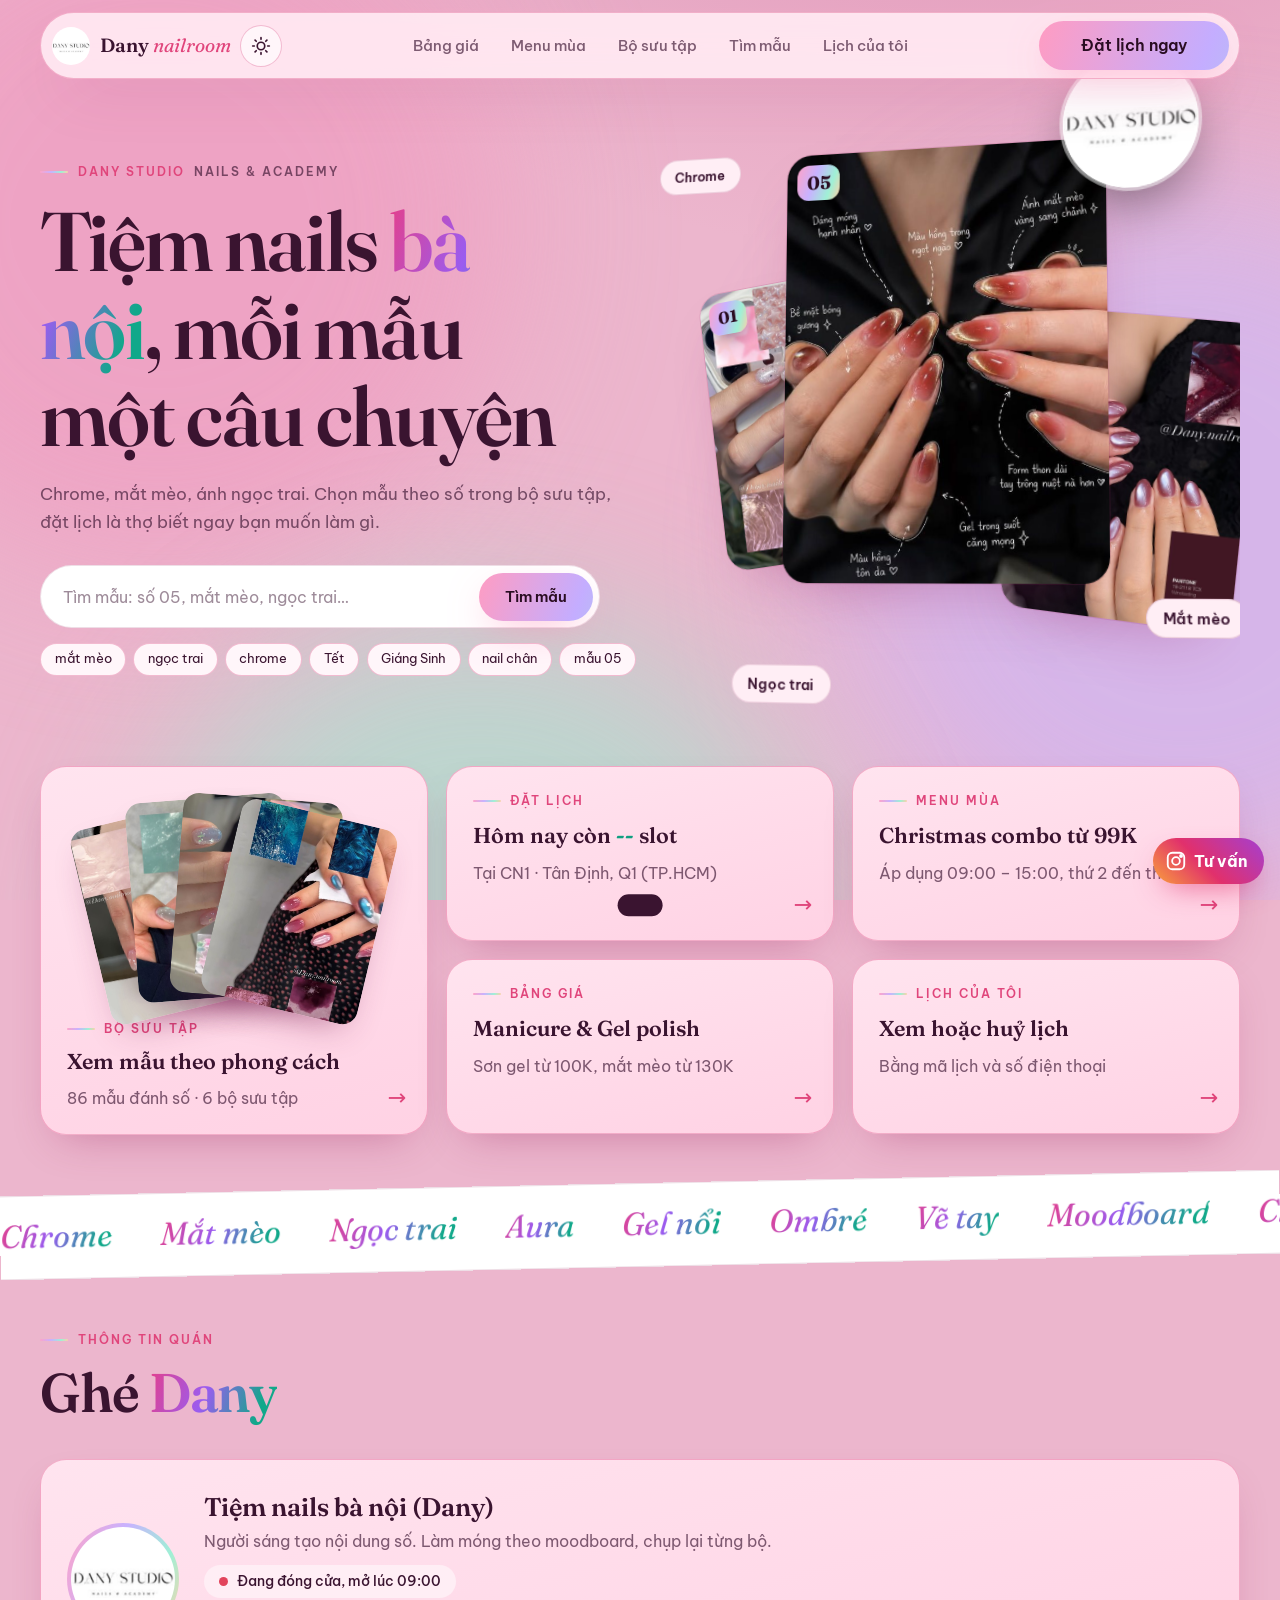
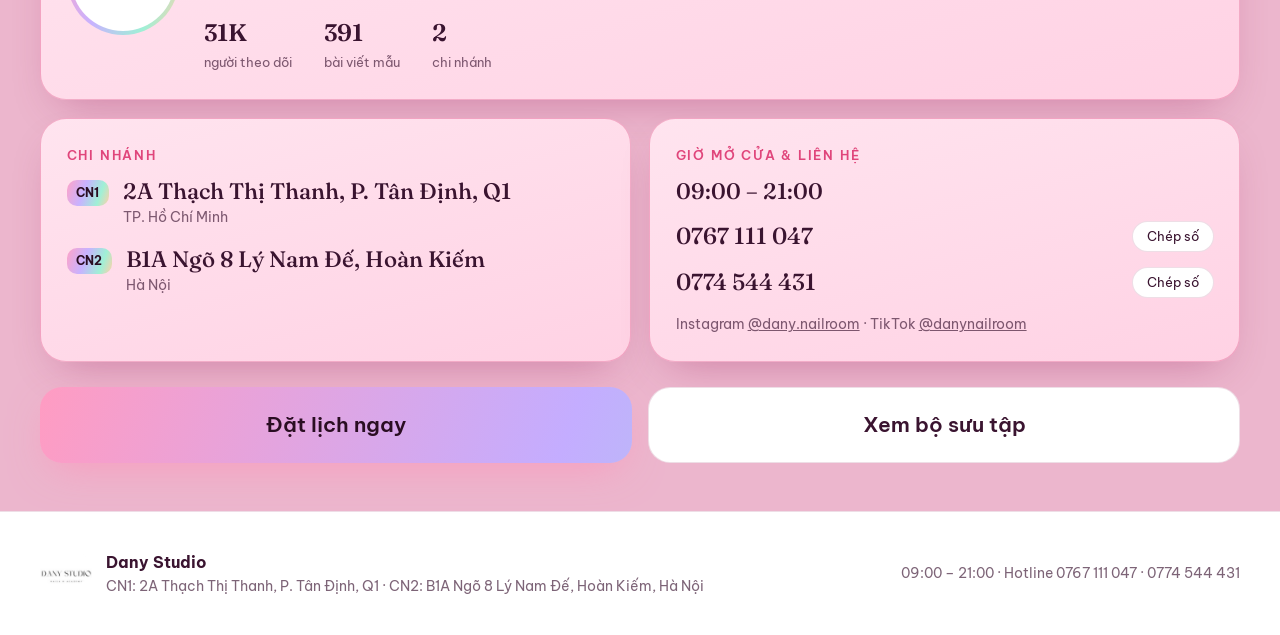
==== commit 27e74155: "Thêm tự phối bộ nail, link ảnh, nút tư vấn Instagram và tự trừ slot - Mỗi mẫu tách thành màu sơn, hi" ====
--- a/index.html
+++ b/index.html
@@ -265,7 +265,7 @@
           <div class="g-num"><b id="gaugeNum">--</b><span>slot còn trống</span></div>
         </div>
         <p class="today-msg" id="todayMsg">Đang tải số slot…</p>
-        <div class="bars" id="bars" role="img" aria-label="Số slot còn trống theo từng giờ hôm nay"></div>
+        <div class="bars" id="bars" role="img" aria-label="Số slot còn trống theo từng giờ của ngày đang chọn"></div>
         <p class="note">Mỗi cột là một khung giờ từ 09:00 đến 20:00. Cột xám là giờ đã qua, cột đỏ là đã kín.</p>
       </aside>
 
@@ -285,7 +285,15 @@
           <legend><span class="step">3</span> Bạn muốn làm</legend>
           <div class="mode">
             <label class="mode-card"><input type="radio" name="kieuLam" value="mau" checked><span><b>Theo mẫu của tiệm</b><small>Chọn mã số trong bộ sưu tập</small></span></label>
-            <label class="mode-card"><input type="radio" name="kieuLam" value="rieng"><span><b>Theo yêu cầu riêng</b><small>Mô tả mẫu bạn muốn</small></span></label>
+            <label class="mode-card"><input type="radio" name="kieuLam" value="phoi"><span><b>Tự phối bộ nail</b><small>Ghép màu, charm… từ nhiều mẫu</small></span></label>
+            <label class="mode-card"><input type="radio" name="kieuLam" value="rieng"><span><b>Theo yêu cầu riêng</b><small>Mô tả hoặc gửi link ảnh</small></span></label>
+          </div>
+          <div class="mode-panel" id="panelPhoi" hidden>
+            <div id="phoiDs" class="phoi-ds"></div>
+            <div class="phoi-nut">
+              <button class="mini" type="button" data-mo-gio>Sửa bộ nail</button>
+              <a class="link" href="#/bo-suu-tap">Chọn thêm từ bộ sưu tập</a>
+            </div>
           </div>
           <div class="mode-panel" id="panelMau">
             <label for="fMau">Mẫu số</label>
@@ -296,6 +304,9 @@
           <div class="mode-panel" id="panelRieng" hidden>
             <label for="fYeuCau">Mô tả mẫu bạn muốn</label>
             <textarea id="fYeuCau" rows="3" placeholder="Ví dụ: mắt mèo hồng giống mẫu 05 nhưng ngắn hơn, đính 2 charm nơ ở ngón áp út"></textarea>
+            <label for="fLink">Link ảnh mẫu bạn muốn làm (không bắt buộc)</label>
+            <input id="fLink" type="url" inputmode="url" placeholder="Dán link Instagram, Pinterest, TikTok, Google Drive…">
+            <p class="note">Ảnh nằm trong máy? Tải lên Google Drive hoặc Google Photos, bấm "Chia sẻ → Sao chép đường liên kết" rồi dán vào đây.</p>
           </div>
         </fieldset>
 
@@ -311,6 +322,7 @@
 
         <p class="error" id="formError" role="alert"></p>
         <button class="btn btn-primary btn-block" type="submit" id="submitBtn">Gửi lịch hẹn</button>
+        <a class="btn btn-ghost btn-block nut-tu-van" data-ig href="#" target="_blank" rel="noopener">Cần tư vấn trước? Nhắn Dany qua Instagram</a>
       </form>
     </div>
 
@@ -376,10 +388,43 @@
       <h3 id="lbTen"></h3>
       <p class="muted" id="lbMoTa"></p>
       <div class="chips" id="lbTags"></div>
-      <button class="btn btn-primary" type="button" id="lbDat">Đặt mẫu này</button>
+      <div class="tp-khung">
+        <p class="tp-tieu-de"><b>Tự phối bộ nail</b> Thích phần nào của mẫu này thì bấm "+ Thêm", ghép với màu, charm của mẫu khác.</p>
+        <div id="lbTP"></div>
+      </div>
+      <div class="lb-nut">
+        <button class="btn btn-primary" type="button" id="lbDat">Đặt nguyên mẫu này</button>
+        <button class="btn btn-ghost" type="button" data-mo-gio>Xem bộ nail của bạn</button>
+      </div>
+      <a class="ig-link" data-ig href="#" target="_blank" rel="noopener">Cần tư vấn? Nhắn Dany qua Instagram →</a>
     </div>
   </div>
 </dialog>
+
+<!-- Giỏ "Bộ nail của bạn" -->
+<dialog class="lightbox gio-box" id="gioBox">
+  <button class="close" type="button" id="gioDong" aria-label="Đóng">×</button>
+  <div class="gio-than">
+    <p class="eyebrow">Tự phối</p>
+    <h3>Bộ nail của bạn</h3>
+    <p class="muted">Các thành phần bạn chọn từ nhiều mẫu khác nhau. Thợ sẽ báo giá khi xác nhận lịch.</p>
+    <div id="gioDs"></div>
+    <div class="lb-nut">
+      <button class="btn btn-primary" type="button" id="gioDat">Đặt lịch với bộ này</button>
+      <button class="btn btn-ghost" type="button" id="gioXoaHet">Xoá hết</button>
+    </div>
+    <a class="ig-link" data-ig href="#" target="_blank" rel="noopener">Phân vân chọn gì? Nhắn Dany qua Instagram →</a>
+  </div>
+</dialog>
+
+<!-- Nút nổi: tư vấn Instagram + bộ nail -->
+<div class="noi-goc">
+  <button class="nut-gio" type="button" id="gioNut" hidden aria-label="Mở bộ nail của bạn">Bộ nail của bạn <b id="gioSo">0</b></button>
+  <a class="nut-ig" data-ig href="#" target="_blank" rel="noopener" aria-label="Tư vấn qua Instagram">
+    <svg viewBox="0 0 24 24" aria-hidden="true"><rect x="3" y="3" width="18" height="18" rx="5"/><circle cx="12" cy="12" r="4.2"/><circle cx="17.5" cy="6.5" r="1.1"/></svg>
+    <span>Tư vấn</span>
+  </a>
+</div>
 
 <!-- Hộp xem poster lớn -->
 <dialog class="lightbox poster-box" id="posterBox">
--- a/style.css
+++ b/style.css
@@ -581,6 +581,108 @@
   .gallery { grid-template-columns: 1fr; }
 }
 
+/* =====================================================================
+   TỰ PHỐI: thành phần của mẫu, giỏ "Bộ nail của bạn", nút tư vấn Instagram
+   ===================================================================== */
+.mau-nut { display: flex; flex-wrap: wrap; gap: 0.4rem; margin-top: 0.2rem; }
+.mau-info .mau-nut .mini { margin: 0; }
+.mini-phoi { border-color: var(--pink); color: var(--pink); font-weight: 600; }
+
+.tp-khung { margin-top: 0.4rem; padding: 1rem; border-radius: 18px; background: var(--card); border: 1px solid var(--line); display: grid; gap: 0.6rem; }
+.tp-tieu-de { font-size: 0.85rem; color: var(--muted); }
+.tp-tieu-de b { display: block; color: var(--fg); font-size: 1rem; }
+.tp-nhom { display: grid; gap: 0.3rem; }
+.tp-nhom + .tp-nhom { margin-top: 0.4rem; }
+.tp-loai { font-size: 0.72rem; font-weight: 700; letter-spacing: 0.12em; text-transform: uppercase; color: var(--pink); }
+.tp-nhom ul { display: grid; gap: 0.35rem; }
+.tp-nhom li { display: flex; align-items: center; gap: 0.6rem; padding: 0.4rem 0.5rem; border-radius: 12px; background: var(--nut-nen); border: 1px solid var(--line); }
+.tp-ten { flex: 1; min-width: 0; font-weight: 600; font-size: 0.92rem; }
+.tp-ten small { display: block; font-weight: 400; font-size: 0.75rem; color: var(--muted); }
+.tp-gia { font-size: 0.8rem; color: var(--muted); white-space: nowrap; font-variant-numeric: tabular-nums; }
+.tp-nut { flex: none; padding: 0.3rem 0.8rem; border-radius: 999px; border: 1px solid var(--pink); background: transparent; color: var(--pink); font-weight: 600; font-size: 0.8rem; cursor: pointer; transition: background 0.2s, color 0.2s, transform 0.2s; }
+.tp-nut:hover { transform: scale(1.05); }
+.tp-nut.da-them { background: var(--grad); color: var(--ink); border-color: transparent; }
+.lb-nut { display: flex; flex-wrap: wrap; gap: 0.6rem; }
+.ig-link { font-size: 0.88rem; font-weight: 600; color: var(--pink); text-decoration: none; }
+.ig-link:hover { text-decoration: underline; }
+
+.gio-box { width: min(560px, calc(100% - 24px)); }
+.gio-than { padding: 1.8rem 1.6rem 1.6rem; display: grid; gap: 0.9rem; }
+.gio-than h3 { font-size: 1.7rem; }
+.gio-dong img, .phoi-ds img { width: 40px; height: 48px; border-radius: 8px; object-fit: cover; flex: none; }
+.gio-xoa { flex: none; width: 30px; height: 30px; border-radius: 50%; border: 1px solid var(--line); background: transparent; color: var(--fg); font-size: 1.1rem; line-height: 1; cursor: pointer; }
+.gio-xoa:hover { background: var(--bad); color: #fff; border-color: transparent; }
+.gio-trong a { color: var(--pink); font-weight: 600; }
+.phoi-ds { display: grid; gap: 0.5rem; }
+.phoi-nut { display: flex; flex-wrap: wrap; align-items: center; gap: 0.8rem; }
+.mode { grid-template-columns: repeat(3, 1fr); }
+.nut-tu-van { margin-top: -0.6rem; font-size: 0.92rem; }
+
+/* Nút nổi góc phải: bộ nail + tư vấn Instagram */
+.noi-goc { position: fixed; right: 16px; bottom: calc(16px + env(safe-area-inset-bottom, 0px)); z-index: 90; display: flex; flex-direction: column; align-items: flex-end; gap: 0.6rem; }
+.nut-gio { display: inline-flex; align-items: center; gap: 0.5rem; padding: 0.7rem 1.1rem; border: 0; border-radius: 999px; cursor: pointer; font-weight: 700; color: var(--ink); background: var(--grad); box-shadow: var(--shadow); }
+.nut-gio b { display: grid; place-items: center; min-width: 26px; height: 26px; padding: 0 0.4rem; border-radius: 999px; background: var(--fg); color: var(--bg); font-size: 0.85rem; }
+.nut-gio.nay { animation: nay 0.5s cubic-bezier(0.2, 0.9, 0.3, 1.5); }
+@keyframes nay { 40% { transform: scale(1.12); } }
+.nut-ig { display: inline-flex; align-items: center; gap: 0.45rem; padding: 0.6rem 1rem 0.6rem 0.75rem; border-radius: 999px; text-decoration: none; font-weight: 700; color: #fff;
+  background: linear-gradient(45deg, #f9a03c, #e1306c 45%, #a43fd1); box-shadow: 0 12px 30px -12px rgba(225, 48, 108, 0.8); transition: transform 0.3s; }
+.nut-ig:hover { transform: translateY(-3px); }
+.nut-ig svg { width: 22px; height: 22px; fill: none; stroke: currentColor; stroke-width: 2; }
+
+@media (max-width: 760px) {
+  .mode { grid-template-columns: 1fr; }
+  .noi-goc { right: 10px; bottom: calc(10px + env(safe-area-inset-bottom, 0px)); }
+  .nut-ig span { display: none; }
+  .nut-ig { padding: 0.65rem; }
+  .gio-than { padding: 1.5rem 1rem 1.2rem; }
+  .tp-nhom li { flex-wrap: wrap; }
+  .tp-gia { order: 3; width: 100%; padding-left: 0; }
+}
+
+/* =====================================================================
+   ĐIỆN THOẠI: không để phần nào rộng hơn màn hình
+   (nếu có, trình duyệt điện thoại sẽ thu nhỏ cả trang lại như bản máy tính)
+   ===================================================================== */
+html { overflow-x: clip; }
+body { overflow-x: hidden; overflow-x: clip; }
+.hero { overflow-x: hidden; overflow-x: clip; }   /* nhãn và logo xoay 3D không tràn ra mép */
+img, video { max-width: 100%; }
+
+@media (max-width: 760px) {
+  /* Thanh menu gọn 2 hàng: logo + nút sáng/tối + Đặt lịch, bên dưới là các mục cuộn ngang */
+  .nav { top: 8px; width: calc(100% - 16px); padding: 0.45rem 0.5rem; gap: 0.4rem 0.5rem; justify-content: space-between; }
+  .nav-trai { gap: 0.4rem; min-width: 0; }
+  .brand { font-size: 1.05rem; gap: 0.45rem; min-width: 0; }
+  .brand img { width: 34px; height: 34px; }
+  .nut-giao-dien { width: 36px; height: 36px; }
+  .nut-giao-dien svg { width: 18px; height: 18px; }
+  .nut-dat-lich { min-height: 40px; padding: 0.4rem 1rem; font-size: 0.9rem; }
+  .links { justify-content: flex-start; gap: 0.15rem; scrollbar-width: none; -webkit-overflow-scrolling: touch; }
+  .links::-webkit-scrollbar { display: none; }
+  .links a { flex: none; }
+
+  /* Phần mở đầu: chồng ảnh gọn hơn, chữ to vừa màn hình */
+  .hero { gap: 1.2rem; padding-top: 8.5rem; }
+  .stage { height: clamp(300px, 92vw, 440px); }
+  .float-tag { font-size: 0.72rem; padding: 0.3rem 0.7rem; }
+  .coin { width: 64px; }
+  h1 { font-size: clamp(2.2rem, 10vw, 3rem); }
+  h2 { font-size: clamp(1.8rem, 8vw, 2.4rem); }
+  .lead { font-size: 1rem; }
+  .hero-search .btn { padding-inline: 1.1rem; }
+  .marquee { transform: none; }
+  .page { padding-top: 8.5rem; }
+
+  .cta-lon .btn { min-height: 64px; font-size: 1.15rem; }
+  .seg button { min-width: 0; }
+  .lightbox { width: calc(100% - 16px); }
+}
+
+@media (max-width: 420px) {
+  .brand em { display: none; }          /* màn rất hẹp: chỉ hiện "Dany" cạnh logo */
+  .nut-dat-lich { padding-inline: 0.85rem; }
+}
+
 @media (prefers-reduced-motion: reduce) {
   *, *::before, *::after { animation-duration: 0.01ms !important; animation-iteration-count: 1 !important; transition-duration: 0.01ms !important; }
   .js .reveal { opacity: 1; transform: none; }
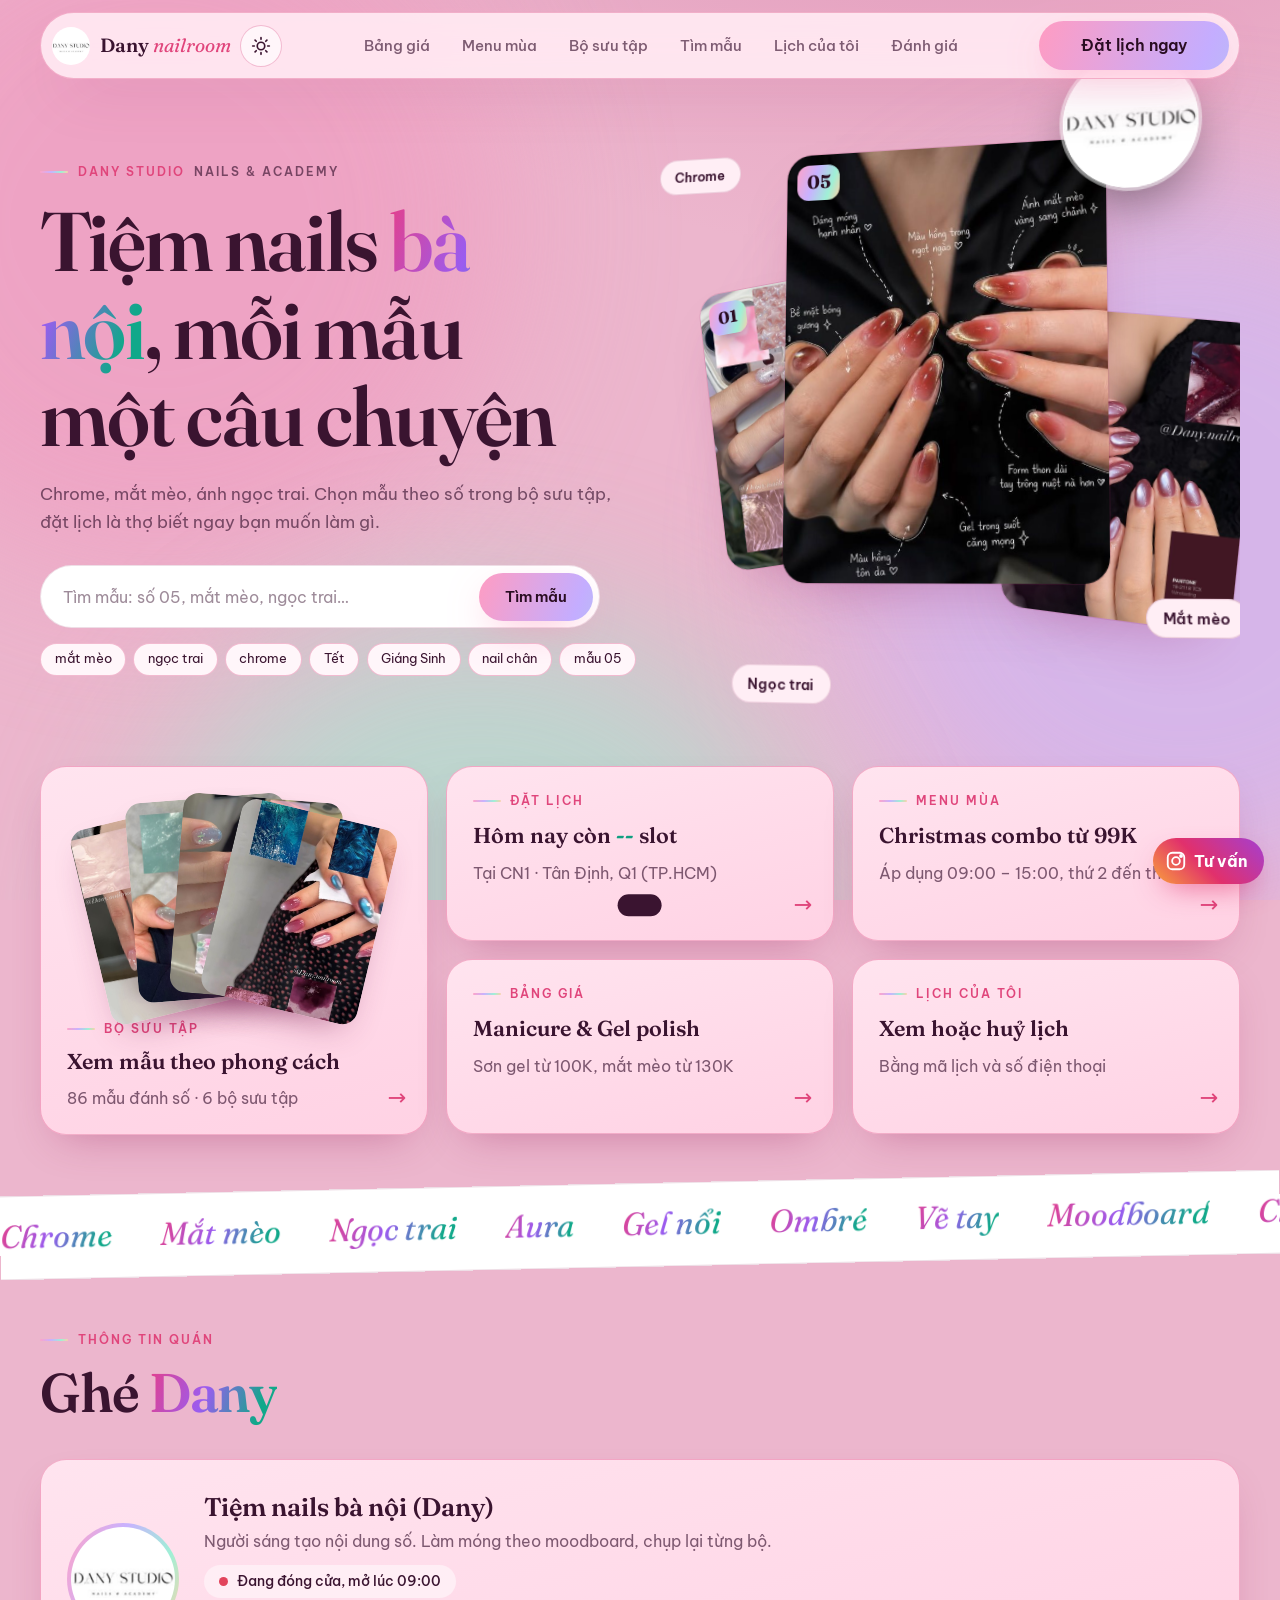
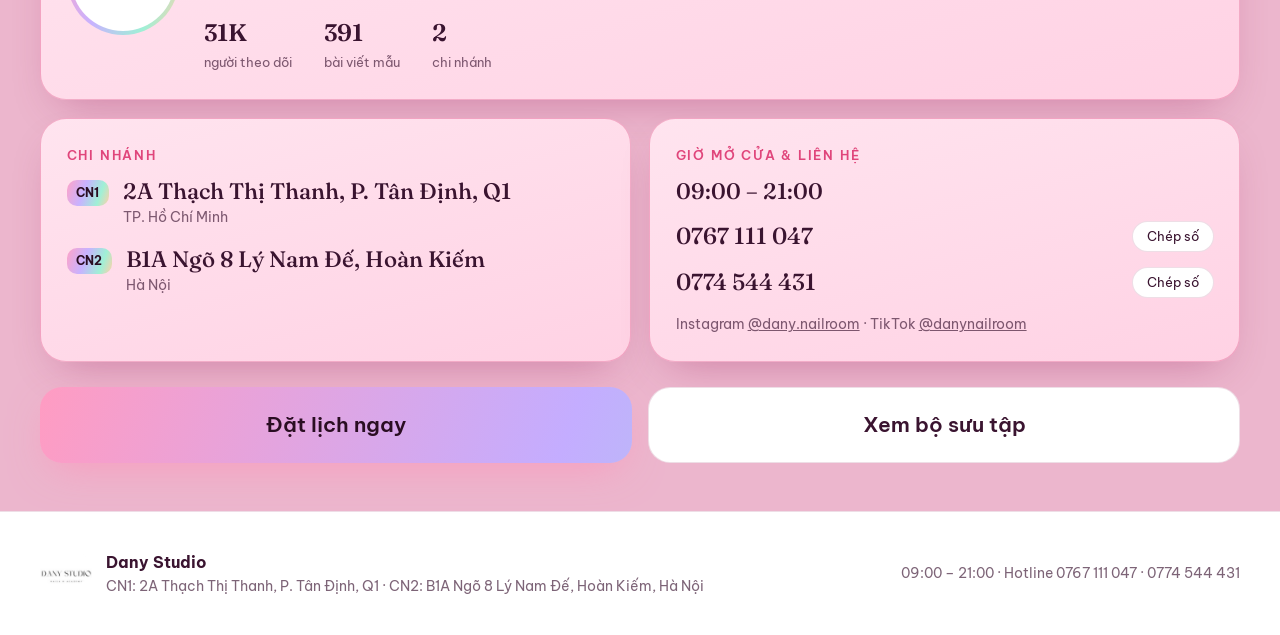
==== commit 70458038: "Thêm trang Đánh giá và Khiếu nại cho khách - Đánh giá dịch vụ bằng sao (tổng thể, chất lượng, thái đ" ====
--- a/index.html
+++ b/index.html
@@ -40,6 +40,7 @@
     <a href="#/bo-suu-tap" data-route="bo-suu-tap">Bộ sưu tập</a>
     <a href="#/tim-mau" data-route="tim-mau">Tìm mẫu</a>
     <a href="#/lich-cua-toi" data-route="lich-cua-toi">Lịch của tôi</a>
+    <a href="#/danh-gia" data-route="danh-gia">Đánh giá</a>
   </nav>
   <a class="btn btn-primary nut-dat-lich" href="#/dat-lich" data-route="dat-lich">Đặt lịch ngay</a>
 </header>
@@ -363,6 +364,91 @@
       </form>
     </div>
   </section>
+
+  <!-- ===================== ĐÁNH GIÁ & HỖ TRỢ ===================== -->
+  <section class="page wrap" data-page="danh-gia" hidden>
+    <header class="sec-head">
+      <p class="eyebrow">Đánh giá & hỗ trợ</p>
+      <h2>Dany lắng nghe <span class="grad">bạn</span></h2>
+      <p class="muted sub">Góp ý của bạn giúp tiệm làm tốt hơn mỗi ngày, có thể gửi ẩn danh. Nếu bộ nail gặp vấn đề sau khi làm, gửi khiếu nại để tiệm liên hệ hỗ trợ.</p>
+    </header>
+
+    <div class="tabs dg-tabs" role="tablist" aria-label="Chọn loại phản hồi">
+      <button class="tab" type="button" role="tab" data-dg-tab="danh-gia" aria-selected="true">Đánh giá dịch vụ</button>
+      <button class="tab" type="button" role="tab" data-dg-tab="khieu-nai" aria-selected="false">Khiếu nại / cần hỗ trợ</button>
+    </div>
+
+    <!-- Đánh giá: có thể ẩn danh -->
+    <form class="glass dg-form" id="formDanhGia" novalidate>
+      <div class="dg-diem-chung">
+        <p class="dg-nhan">Bạn hài lòng với lần làm nail ở Dany thế nào? <span class="bat-buoc">*</span></p>
+        <div class="sao sao-lon" data-sao="diem" role="radiogroup" aria-label="Điểm chung"></div>
+        <p class="sao-chu" id="saoChu">Bấm vào sao để chấm điểm</p>
+      </div>
+      <div class="dg-diem-le">
+        <div><p class="dg-nhan">Chất lượng móng</p><div class="sao" data-sao="chatLuong" role="radiogroup" aria-label="Chất lượng móng"></div></div>
+        <div><p class="dg-nhan">Thái độ phục vụ</p><div class="sao" data-sao="dichVu" role="radiogroup" aria-label="Thái độ phục vụ"></div></div>
+        <div><p class="dg-nhan">Vệ sinh, không gian</p><div class="sao" data-sao="veSinh" role="radiogroup" aria-label="Vệ sinh, không gian"></div></div>
+      </div>
+      <div class="fields">
+        <label for="dgChiNhanh">Chi nhánh bạn đã làm<select id="dgChiNhanh"></select></label>
+        <label for="dgGopY" class="wide">Góp ý của bạn (không bắt buộc)<textarea id="dgGopY" rows="4" maxlength="2000" placeholder="Điều bạn thích, điều tiệm nên cải thiện…"></textarea></label>
+      </div>
+      <label class="an-danh"><input type="checkbox" id="dgAnDanh" checked> <span><b>Gửi ẩn danh</b><small>Tiệm sẽ không biết bạn là ai. Bỏ chọn nếu muốn để lại tên hoặc liên hệ để tiệm phản hồi.</small></span></label>
+      <div class="fields" id="dgDanhTinh" hidden>
+        <label for="dgTen">Tên hiển thị<input id="dgTen" maxlength="60" placeholder="Thu Hà"></label>
+        <label for="dgLienHe">Liên hệ để tiệm phản hồi<input id="dgLienHe" maxlength="80" placeholder="Số điện thoại hoặc Instagram"></label>
+      </div>
+      <input class="bay" type="text" id="dgWeb" name="web" tabindex="-1" autocomplete="off" aria-hidden="true">
+      <p class="error" id="dgLoi" role="alert"></p>
+      <button class="btn btn-primary btn-block" type="submit" id="dgNut">Gửi đánh giá</button>
+    </form>
+
+    <!-- Khiếu nại: cần thông tin để tiệm liên hệ -->
+    <form class="glass dg-form" id="formKhieuNai" hidden novalidate>
+      <p class="muted">Rất tiếc nếu bạn chưa hài lòng. Điền thông tin dưới đây, tiệm sẽ kiểm tra lịch làm và liên hệ lại với bạn qua số điện thoại.</p>
+      <div class="fields">
+        <label for="knTen">Họ tên <span class="bat-buoc">*</span><input id="knTen" autocomplete="name" maxlength="80" placeholder="Nguyễn Thu Hà"></label>
+        <label for="knSdt">Số điện thoại <span class="bat-buoc">*</span><input id="knSdt" type="tel" inputmode="tel" autocomplete="tel" placeholder="0901234567"></label>
+        <label for="knMa">Mã lịch (nếu có)<input id="knMa" maxlength="20" placeholder="DN2610-1234" autocomplete="off"></label>
+        <label for="knNgay">Ngày làm <span class="bat-buoc">*</span><input id="knNgay" type="date"></label>
+        <label for="knChiNhanh">Chi nhánh <span class="bat-buoc">*</span><select id="knChiNhanh"></select></label>
+        <label for="knLoai">Vấn đề gặp phải <span class="bat-buoc">*</span><select id="knLoai">
+          <option value="">Chọn vấn đề…</option>
+          <option>Móng bị bong, gãy, hở</option>
+          <option>Màu / mẫu không đúng yêu cầu</option>
+          <option>Đau, sưng hoặc kích ứng da</option>
+          <option>Thái độ phục vụ</option>
+          <option>Phải chờ lâu, trễ giờ hẹn</option>
+          <option>Thanh toán, giá không đúng</option>
+          <option>Vấn đề khác</option>
+        </select></label>
+        <label for="knMoTa" class="wide">Mô tả vấn đề <span class="bat-buoc">*</span><textarea id="knMoTa" rows="4" maxlength="3000" placeholder="Ví dụ: 2 móng ngón trỏ bị bong sau 3 ngày, mình không làm việc nặng…"></textarea></label>
+        <label for="knLink" class="wide">Link ảnh (không bắt buộc)<input id="knLink" type="url" inputmode="url" placeholder="Link Google Drive, Google Photos, Instagram…"></label>
+        <label for="knMongMuon" class="wide">Bạn mong tiệm hỗ trợ thế nào?<select id="knMongMuon">
+          <option>Sửa / làm lại</option>
+          <option>Được tư vấn cách xử lý</option>
+          <option>Hoàn tiền một phần hoặc toàn bộ</option>
+          <option>Chỉ muốn tiệm biết để cải thiện</option>
+        </select></label>
+      </div>
+      <input class="bay" type="text" id="knWeb" name="web" tabindex="-1" autocomplete="off" aria-hidden="true">
+      <p class="error" id="knLoi" role="alert"></p>
+      <button class="btn btn-primary btn-block" type="submit" id="knNut">Gửi khiếu nại</button>
+      <a class="btn btn-ghost btn-block" data-ig href="#" target="_blank" rel="noopener">Cần gấp? Nhắn Dany qua Instagram</a>
+    </form>
+
+    <div class="glass done" id="dgDone" hidden>
+      <div class="tick" aria-hidden="true">✓</div>
+      <h3 id="dgDoneTieuDe">Cảm ơn bạn!</h3>
+      <p class="ma-lich" id="dgDoneMa" hidden>Mã khiếu nại <b id="dgDoneMaSo"></b></p>
+      <p id="dgDoneChu"></p>
+      <div class="cta-row">
+        <a class="btn btn-ghost" href="#/">Về trang chủ</a>
+        <button class="btn btn-primary" type="button" id="dgLai">Gửi phản hồi khác</button>
+      </div>
+    </div>
+  </section>
 </main>
 
 <footer class="footer">
--- a/style.css
+++ b/style.css
@@ -618,6 +618,36 @@
 .mode { grid-template-columns: repeat(3, 1fr); }
 .nut-tu-van { margin-top: -0.6rem; font-size: 0.92rem; }
 
+/* =====================================================================
+   ĐÁNH GIÁ & KHIẾU NẠI
+   ===================================================================== */
+.dg-tabs { margin-bottom: 1.2rem; padding-top: 0; }
+.dg-form { padding: 1.8rem; display: grid; gap: 1.3rem; max-width: 860px; }
+.dg-nhan { font-weight: 600; font-size: 0.92rem; margin-bottom: 0.35rem; }
+.bat-buoc { color: var(--bad); }
+.dg-diem-chung { text-align: center; padding: 1rem; border-radius: 20px; background: var(--card); border: 1px solid var(--line); }
+.dg-diem-chung .sao { justify-content: center; }
+.sao-chu { margin-top: 0.3rem; font-weight: 600; color: var(--pink); min-height: 1.4em; }
+.dg-diem-le { display: grid; grid-template-columns: repeat(3, 1fr); gap: 1rem; }
+.sao { display: flex; gap: 0.15rem; }
+.sao button { padding: 0 0.1rem; border: 0; background: none; cursor: pointer; font-size: 1.6rem; line-height: 1; color: var(--line); transition: transform 0.2s, color 0.2s; }
+.sao-lon button { font-size: 2.6rem; }
+.sao button:hover { transform: scale(1.2); }
+.sao button.sang { color: #f5b301; text-shadow: 0 2px 10px rgba(245, 179, 1, 0.45); }
+.an-danh { display: flex; align-items: flex-start; gap: 0.7rem; padding: 0.9rem 1rem; border-radius: 16px; background: var(--card); border: 1px solid var(--line); cursor: pointer; font-weight: 400; }
+.an-danh input { width: 20px; height: 20px; margin-top: 0.15rem; accent-color: var(--pink); flex: none; }
+.an-danh span { display: grid; gap: 0.15rem; }
+.an-danh small { color: var(--muted); font-size: 0.82rem; }
+.bay { position: absolute; left: -9999px; width: 1px; height: 1px; opacity: 0; }
+.lich-phan-hoi { display: flex; flex-wrap: wrap; gap: 0.5rem; margin-top: 0.4rem; }
+#dgDone { max-width: 860px; }
+
+@media (max-width: 760px) {
+  .dg-form { padding: 1.2rem; }
+  .dg-diem-le { grid-template-columns: 1fr; gap: 0.6rem; }
+  .sao-lon button { font-size: 2.2rem; }
+}
+
 /* Nút nổi góc phải: bộ nail + tư vấn Instagram */
 .noi-goc { position: fixed; right: 16px; bottom: calc(16px + env(safe-area-inset-bottom, 0px)); z-index: 90; display: flex; flex-direction: column; align-items: flex-end; gap: 0.6rem; }
 .nut-gio { display: inline-flex; align-items: center; gap: 0.5rem; padding: 0.7rem 1.1rem; border: 0; border-radius: 999px; cursor: pointer; font-weight: 700; color: var(--ink); background: var(--grad); box-shadow: var(--shadow); }
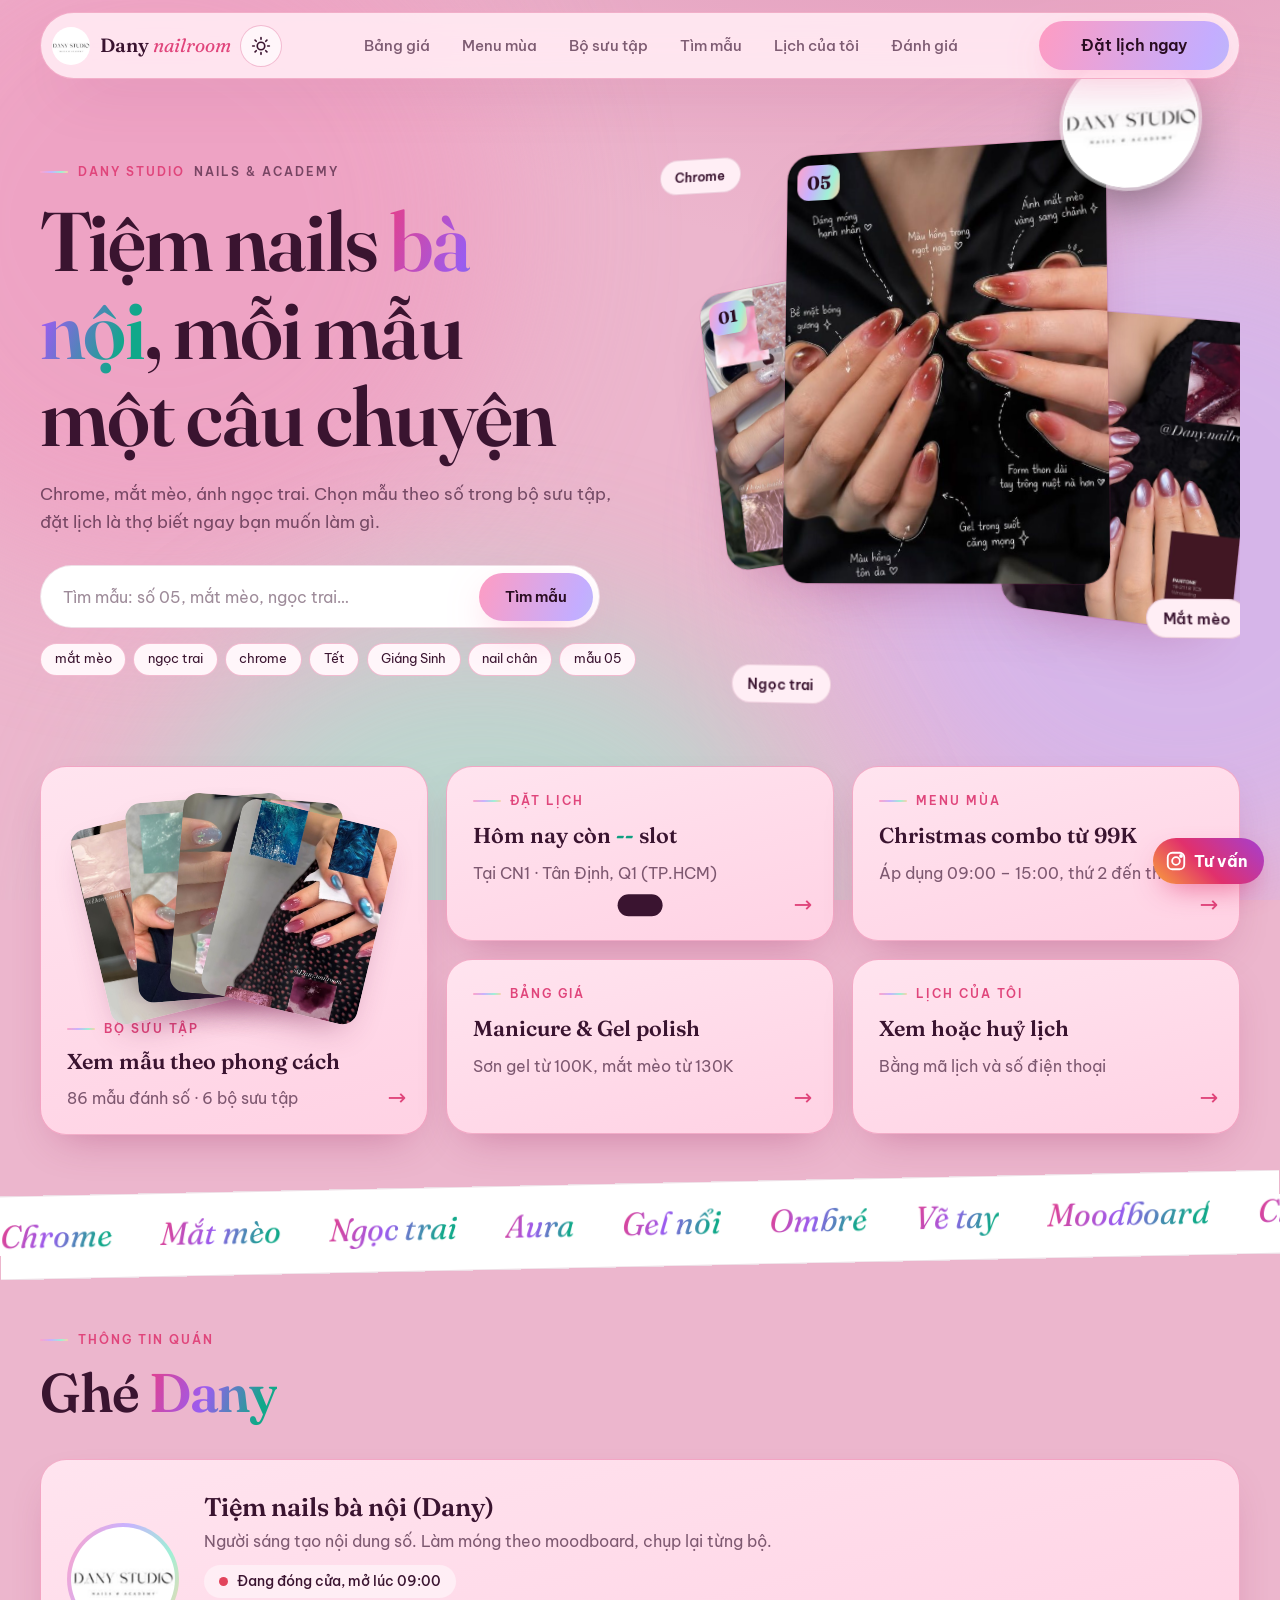
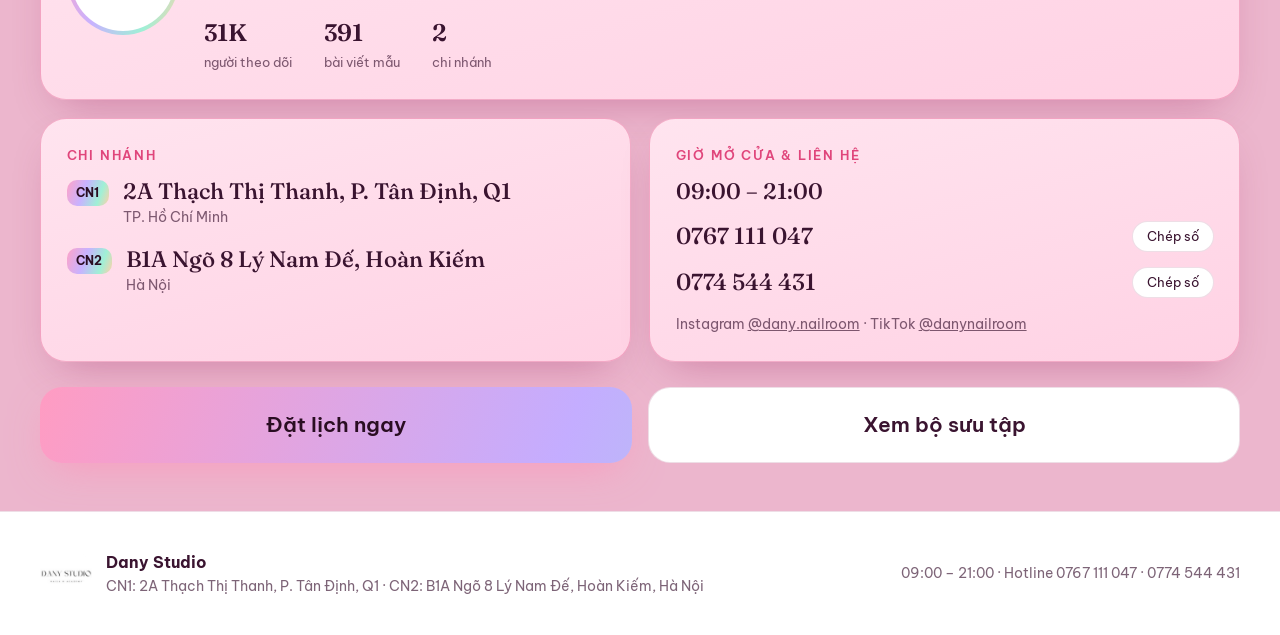
==== commit f31e7870: "Duyệt lịch trên Google Sheet, chỉ khách đã làm xong mới gửi đánh giá và khiếu nại - Lịch mới ở trạng" ====
--- a/index.html
+++ b/index.html
@@ -329,8 +329,8 @@
 
     <div class="glass done" id="done" hidden>
       <div class="tick" aria-hidden="true">✓</div>
-      <h3>Đã gửi lịch hẹn</h3>
-      <p class="ma-lich">Mã lịch <b id="doneCode"></b></p>
+      <h3>Đã giữ chỗ, chờ tiệm duyệt</h3>
+      <p class="ma-lich">Mã giữ chỗ <b id="doneCode"></b></p>
       <p id="doneText"></p>
       <p class="note" id="doneNote"></p>
       <div class="cta-row">
@@ -351,6 +351,7 @@
     <div class="my-grid">
       <div class="my-list-wrap">
         <h3 class="list-title">Lịch đã đặt trên máy này</h3>
+        <button class="mini xoa-lich-cu" type="button" id="xoaLichCu" hidden>Xoá lịch đã xong / đã huỷ khỏi máy này</button>
         <div class="my-list" id="myList"></div>
       </div>
 
@@ -370,15 +371,33 @@
     <header class="sec-head">
       <p class="eyebrow">Đánh giá & hỗ trợ</p>
       <h2>Dany lắng nghe <span class="grad">bạn</span></h2>
-      <p class="muted sub">Góp ý của bạn giúp tiệm làm tốt hơn mỗi ngày, có thể gửi ẩn danh. Nếu bộ nail gặp vấn đề sau khi làm, gửi khiếu nại để tiệm liên hệ hỗ trợ.</p>
-    </header>
-
+      <p class="muted sub">Đánh giá và khiếu nại dành cho khách đã làm nail tại Dany: sau khi làm xong và tiệm xác nhận <b>Hoàn thành</b>, bạn chọn lịch đó để gửi phản hồi.</p>
+    </header>
+
+    <!-- Bước 1: chọn / kiểm tra lịch đã làm xong. Chưa có lịch "Hoàn thành" thì chưa gửi được -->
+    <div class="glass dg-form dg-cong" id="dgCong">
+      <div id="dgCoSan" hidden>
+        <label for="dgChonLich">Lịch bạn đã làm xong trên máy này<select id="dgChonLich"></select></label>
+        <button class="btn btn-primary btn-block" type="button" id="dgDungLich">Phản hồi cho lịch này</button>
+        <p class="note">Lịch đặt ở máy khác? Nhập mã lịch bên dưới.</p>
+      </div>
+      <div class="fields">
+        <label for="dgMa">Mã lịch<input id="dgMa" maxlength="20" placeholder="DN2610-1234" autocomplete="off"></label>
+        <label for="dgSdt">Số điện thoại đã đặt<input id="dgSdt" type="tel" inputmode="tel" placeholder="0901234567"></label>
+      </div>
+      <p class="error" id="dgCongLoi" role="alert"></p>
+      <button class="btn btn-ghost btn-block" type="button" id="dgKiem">Kiểm tra lịch</button>
+    </div>
+
+    <!-- Bước 2: lịch đã hoàn thành -> mở form đánh giá / khiếu nại -->
+    <div id="dgKhu" hidden>
+    <p class="gan-lich" id="dgGanLich"></p>
     <div class="tabs dg-tabs" role="tablist" aria-label="Chọn loại phản hồi">
       <button class="tab" type="button" role="tab" data-dg-tab="danh-gia" aria-selected="true">Đánh giá dịch vụ</button>
       <button class="tab" type="button" role="tab" data-dg-tab="khieu-nai" aria-selected="false">Khiếu nại / cần hỗ trợ</button>
     </div>
 
-    <!-- Đánh giá: có thể ẩn danh -->
+    <!-- Đánh giá: có thể ẩn tên -->
     <form class="glass dg-form" id="formDanhGia" novalidate>
       <div class="dg-diem-chung">
         <p class="dg-nhan">Bạn hài lòng với lần làm nail ở Dany thế nào? <span class="bat-buoc">*</span></p>
@@ -391,10 +410,9 @@
         <div><p class="dg-nhan">Vệ sinh, không gian</p><div class="sao" data-sao="veSinh" role="radiogroup" aria-label="Vệ sinh, không gian"></div></div>
       </div>
       <div class="fields">
-        <label for="dgChiNhanh">Chi nhánh bạn đã làm<select id="dgChiNhanh"></select></label>
         <label for="dgGopY" class="wide">Góp ý của bạn (không bắt buộc)<textarea id="dgGopY" rows="4" maxlength="2000" placeholder="Điều bạn thích, điều tiệm nên cải thiện…"></textarea></label>
       </div>
-      <label class="an-danh"><input type="checkbox" id="dgAnDanh" checked> <span><b>Gửi ẩn danh</b><small>Tiệm sẽ không biết bạn là ai. Bỏ chọn nếu muốn để lại tên hoặc liên hệ để tiệm phản hồi.</small></span></label>
+      <label class="an-danh"><input type="checkbox" id="dgAnDanh" checked> <span><b>Gửi ẩn danh</b><small>Đánh giá không kèm tên, số điện thoại hay mã lịch của bạn, chỉ ghi là khách đã làm tại tiệm. Bỏ chọn nếu muốn để lại tên hoặc liên hệ để tiệm phản hồi.</small></span></label>
       <div class="fields" id="dgDanhTinh" hidden>
         <label for="dgTen">Tên hiển thị<input id="dgTen" maxlength="60" placeholder="Thu Hà"></label>
         <label for="dgLienHe">Liên hệ để tiệm phản hồi<input id="dgLienHe" maxlength="80" placeholder="Số điện thoại hoặc Instagram"></label>
@@ -409,11 +427,8 @@
       <p class="muted">Rất tiếc nếu bạn chưa hài lòng. Điền thông tin dưới đây, tiệm sẽ kiểm tra lịch làm và liên hệ lại với bạn qua số điện thoại.</p>
       <div class="fields">
         <label for="knTen">Họ tên <span class="bat-buoc">*</span><input id="knTen" autocomplete="name" maxlength="80" placeholder="Nguyễn Thu Hà"></label>
-        <label for="knSdt">Số điện thoại <span class="bat-buoc">*</span><input id="knSdt" type="tel" inputmode="tel" autocomplete="tel" placeholder="0901234567"></label>
-        <label for="knMa">Mã lịch (nếu có)<input id="knMa" maxlength="20" placeholder="DN2610-1234" autocomplete="off"></label>
-        <label for="knNgay">Ngày làm <span class="bat-buoc">*</span><input id="knNgay" type="date"></label>
-        <label for="knChiNhanh">Chi nhánh <span class="bat-buoc">*</span><select id="knChiNhanh"></select></label>
-        <label for="knLoai">Vấn đề gặp phải <span class="bat-buoc">*</span><select id="knLoai">
+        <label for="knSdt">Số điện thoại liên hệ <span class="bat-buoc">*</span><input id="knSdt" type="tel" inputmode="tel" autocomplete="tel" placeholder="0901234567"></label>
+        <label for="knLoai" class="wide">Vấn đề gặp phải <span class="bat-buoc">*</span><select id="knLoai">
           <option value="">Chọn vấn đề…</option>
           <option>Móng bị bong, gãy, hở</option>
           <option>Màu / mẫu không đúng yêu cầu</option>
@@ -437,6 +452,7 @@
       <button class="btn btn-primary btn-block" type="submit" id="knNut">Gửi khiếu nại</button>
       <a class="btn btn-ghost btn-block" data-ig href="#" target="_blank" rel="noopener">Cần gấp? Nhắn Dany qua Instagram</a>
     </form>
+    </div>
 
     <div class="glass done" id="dgDone" hidden>
       <div class="tick" aria-hidden="true">✓</div>
@@ -503,6 +519,13 @@
   </div>
 </dialog>
 
+<!-- Nhắc khách đánh giá khi tiệm đã xác nhận làm xong -->
+<div class="nhac-danh-gia" id="nhacDanhGia" role="status" hidden>
+  <p><b id="nhacTieuDe">Bộ nail của bạn đã hoàn thành ✓</b><span id="nhacChu"></span></p>
+  <button class="btn btn-primary btn-sm" type="button" id="nhacNut">Đánh giá</button>
+  <button class="nhac-dong" type="button" id="nhacDong" aria-label="Để sau">×</button>
+</div>
+
 <!-- Nút nổi: tư vấn Instagram + bộ nail -->
 <div class="noi-goc">
   <button class="nut-gio" type="button" id="gioNut" hidden aria-label="Mở bộ nail của bạn">Bộ nail của bạn <b id="gioSo">0</b></button>
--- a/style.css
+++ b/style.css
@@ -639,7 +639,37 @@
 .an-danh span { display: grid; gap: 0.15rem; }
 .an-danh small { color: var(--muted); font-size: 0.82rem; }
 .bay { position: absolute; left: -9999px; width: 1px; height: 1px; opacity: 0; }
-.lich-phan-hoi { display: flex; flex-wrap: wrap; gap: 0.5rem; margin-top: 0.4rem; }
+.lich-phan-hoi { display: flex; flex-wrap: wrap; align-items: center; gap: 0.5rem; margin-top: 0.4rem; }
+.moi-danh-gia { margin-top: 0.4rem; padding: 0.6rem 0.8rem; border-radius: 12px; font-weight: 600; font-size: 0.9rem; color: var(--ok); background: rgba(18, 163, 107, 0.1); }
+.gan-lich { padding: 0.7rem 1rem; border-radius: 14px; font-size: 0.9rem; background: rgba(18, 163, 107, 0.1); border: 1px solid rgba(18, 163, 107, 0.35); }
+.gan-lich .mini { margin-left: 0.4rem; }
+.xoa-lich-cu { margin-bottom: 0.8rem; }
+.xoa-lich-cu[data-chac="1"] { background: var(--bad); border-color: var(--bad); color: #fff; }
+#dgKhu .gan-lich { max-width: 860px; margin-bottom: 1rem; }
+.dg-cong { max-width: 620px; }
+.tt-khong-den { border-left-color: var(--peach); opacity: 0.8; }
+.tt-khong-den .pill { background: var(--peach); }
+
+/* Trạng thái lịch của khách: Chờ duyệt -> Đã duyệt (mã làm) -> Hoàn thành */
+.tt-cho { border-left-color: #e0a800; }
+.tt-cho .pill { background: #ffd966; color: #5c4400; }
+.tt-duyet { border-left-color: #3d85c6; }
+.tt-duyet .pill { background: #9fc5e8; color: #0b3a66; }
+.buoc { margin-top: 0.4rem; padding: 0.6rem 0.8rem; border-radius: 12px; font-size: 0.9rem; }
+.buoc-cho { background: rgba(224, 168, 0, 0.12); color: var(--fg); }
+.buoc-duyet { display: flex; align-items: center; justify-content: space-between; gap: 0.8rem; flex-wrap: wrap; background: rgba(61, 133, 198, 0.12); font-weight: 600; }
+.ma-lam { font-family: var(--font-display); font-size: 1.8rem; letter-spacing: 0.15em; padding: 0.1rem 0.8rem; border-radius: 12px; background: var(--nut-nen); border: 2px dashed #3d85c6; }
+
+/* Lời nhắc đánh giá ở góc trái dưới */
+.nhac-danh-gia { position: fixed; left: 16px; bottom: calc(16px + env(safe-area-inset-bottom, 0px)); z-index: 95; max-width: min(380px, calc(100% - 32px));
+  display: flex; align-items: center; gap: 0.7rem; padding: 0.8rem 2.4rem 0.8rem 1rem; border-radius: 18px;
+  background: var(--khung); border: 1px solid var(--khung-vien); box-shadow: var(--shadow); animation: hien 0.5s ease; }
+.nhac-danh-gia p { flex: 1; min-width: 0; font-size: 0.85rem; line-height: 1.4; }
+.nhac-danh-gia p b { display: block; color: var(--ok); font-size: 0.95rem; }
+.nhac-dong { position: absolute; right: 8px; top: 8px; width: 26px; height: 26px; border-radius: 50%; border: 0; background: transparent; color: var(--muted); font-size: 1.1rem; cursor: pointer; }
+@media (max-width: 760px) {
+  .nhac-danh-gia { left: 10px; right: 70px; bottom: calc(10px + env(safe-area-inset-bottom, 0px)); max-width: none; }
+}
 #dgDone { max-width: 860px; }
 
 @media (max-width: 760px) {
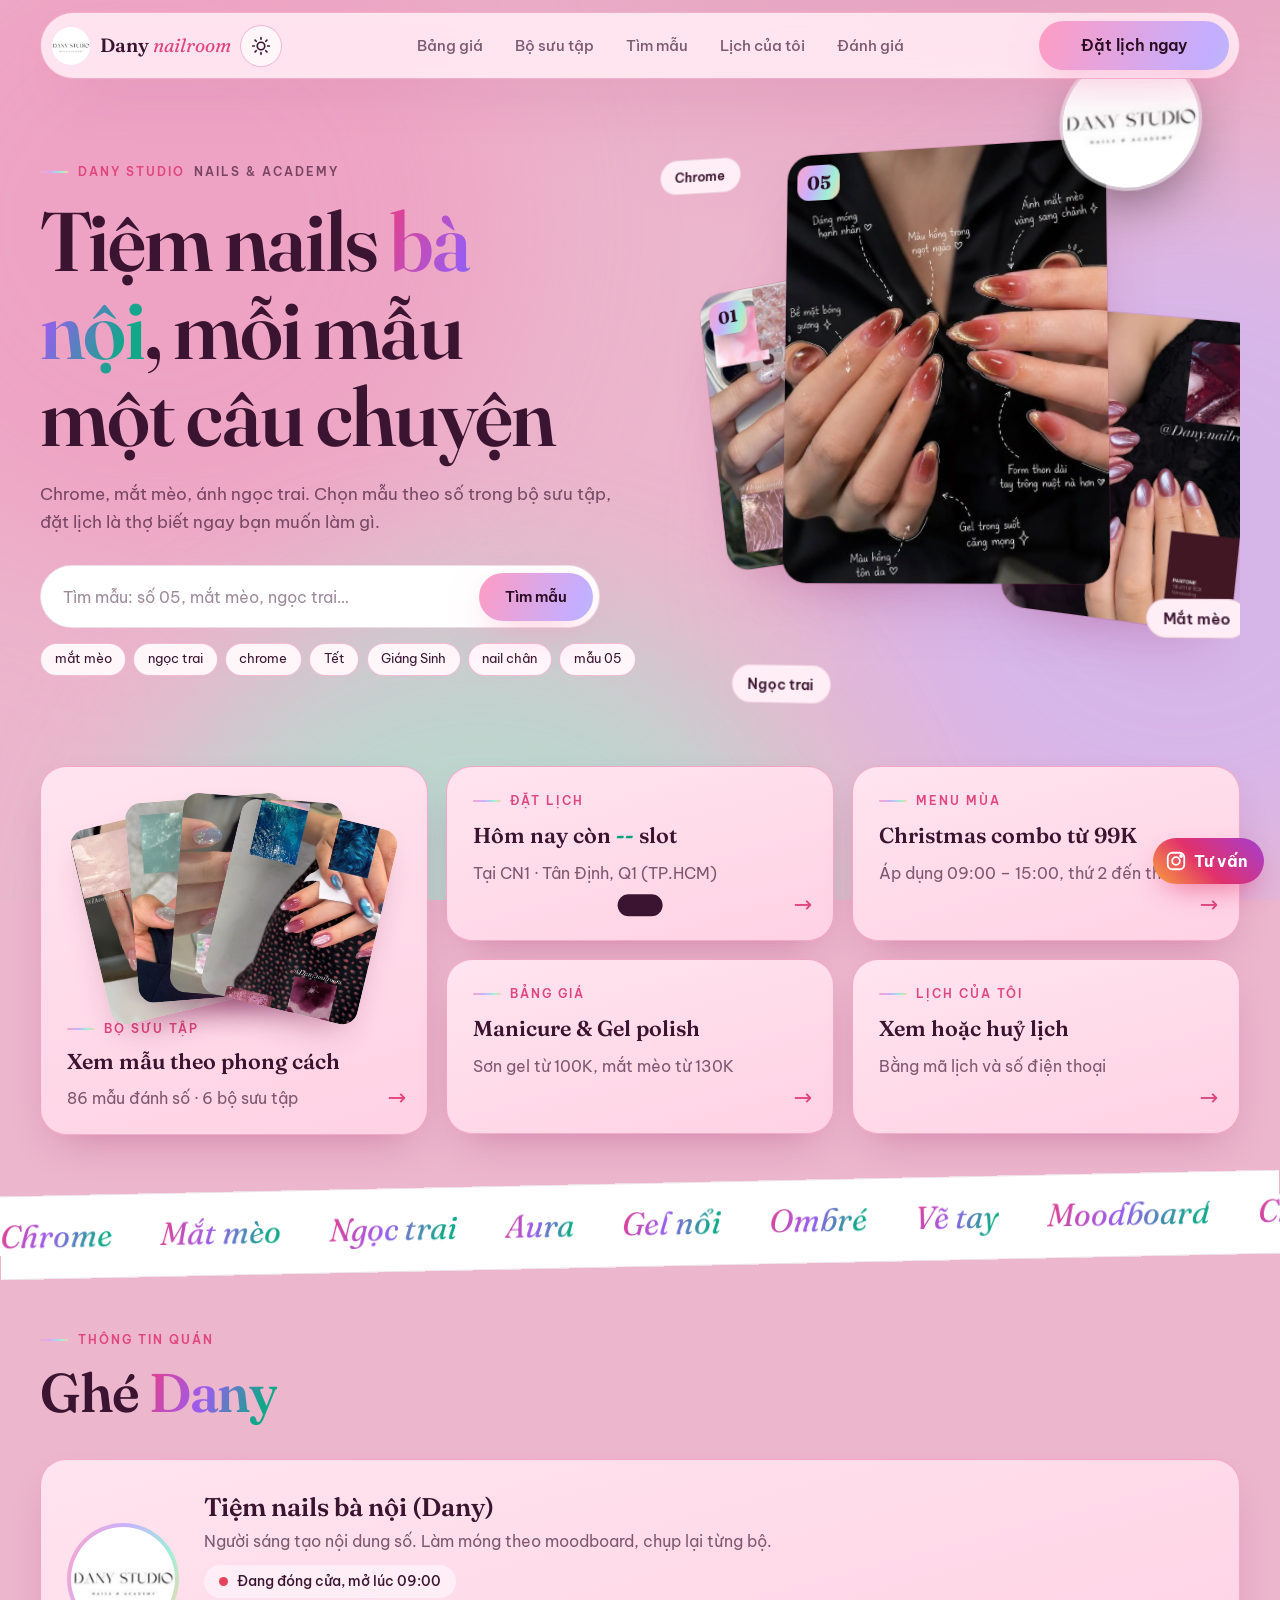
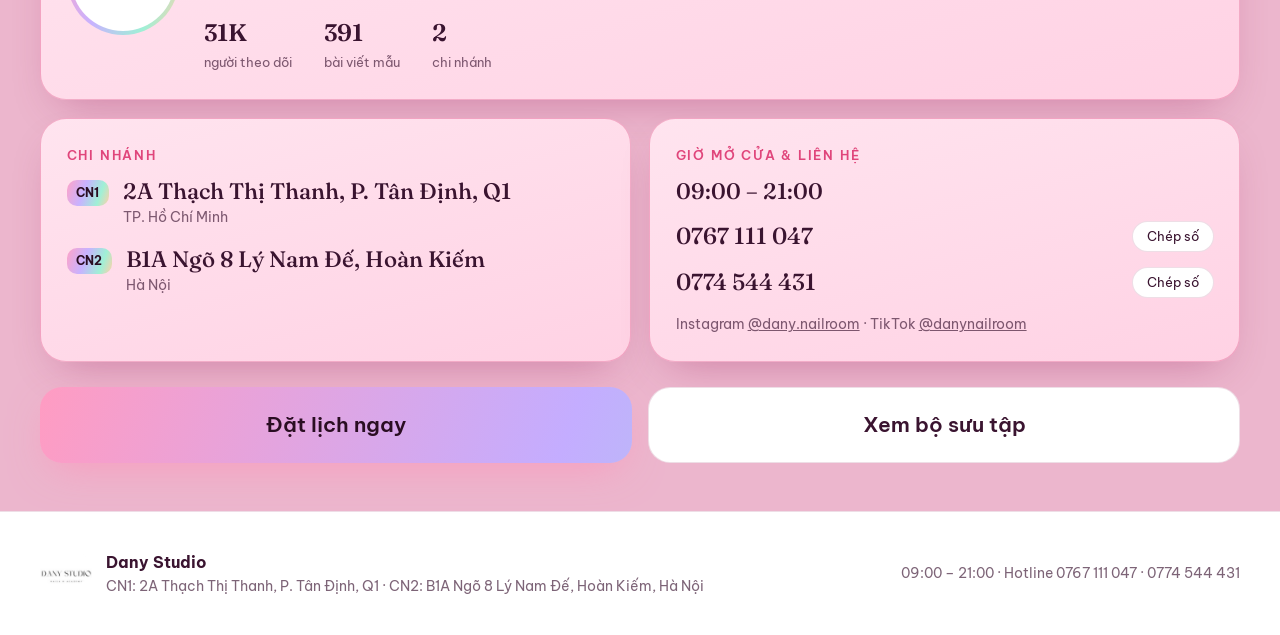
==== commit 3b08ec56: "Gộp menu mùa vào bảng giá, bỏ ảnh và ô dịch vụ nền; nhân viên ghi kết quả làm - Combo theo mùa nằm n" ====
--- a/index.html
+++ b/index.html
@@ -36,7 +36,6 @@
   </div>
   <nav class="links" aria-label="Các trang">
     <a href="#/bang-gia" data-route="bang-gia">Bảng giá</a>
-    <a href="#/menu-mua" data-route="menu-mua">Menu mùa</a>
     <a href="#/bo-suu-tap" data-route="bo-suu-tap">Bộ sưu tập</a>
     <a href="#/tim-mau" data-route="tim-mau">Tìm mẫu</a>
     <a href="#/lich-cua-toi" data-route="lich-cua-toi">Lịch của tôi</a>
@@ -95,7 +94,7 @@
         <p class="muted" id="scSlotChu">Tại CN1 Tân Định</p>
         <span class="sc-mui" aria-hidden="true">→</span>
       </a>
-      <a class="shortcut glass" href="#/menu-mua" data-tilt>
+      <a class="shortcut glass" href="#/bang-gia" data-tilt>
         <p class="eyebrow">Menu mùa</p>
         <h3 id="scCombo">Combo theo mùa</h3>
         <p class="muted" id="scComboChu"></p>
@@ -170,34 +169,18 @@
       <h2>Price <span class="grad">list</span></h2>
       <p class="muted sub">Đơn vị nghìn đồng. Giá có khoảng tùy độ dài và độ khó của mẫu. Mục ghi "/pcs" tính theo từng móng hoặc từng chi tiết.</p>
     </header>
-    <div class="price-layout">
-      <div class="price-grid" id="priceGrid"></div>
-      <div class="price-posters">
-        <button class="poster-the" type="button" data-poster="assets/bang-gia.jpg" data-tilt aria-label="Xem lớn bảng giá">
-          <img src="assets/bang-gia.jpg" alt="Bảng giá Dany Nailroom: Manicure và Gel polish" loading="lazy">
-          <span class="poster-nhan">Price list</span>
-        </button>
-        <button class="poster-the" type="button" data-poster="assets/summer-vibes.jpg" data-tilt aria-label="Xem lớn bộ ảnh Summer Vibes">
-          <img src="assets/summer-vibes.jpg" alt="Summer Vibes: các mẫu nail mùa hè của Dany Nailroom" loading="lazy">
-          <span class="poster-nhan">Summer vibes</span>
-        </button>
-      </div>
-    </div>
-    <div class="page-cta"><a class="btn btn-primary" href="#/dat-lich">Đặt lịch</a><a class="btn btn-ghost" href="#/bo-suu-tap/mua-he">Xem bộ sưu tập Mùa hè</a></div>
-  </section>
-
-  <!-- ===================== MENU THEO MÙA ===================== -->
-  <section class="page wrap" data-page="menu-mua" hidden>
-    <header class="sec-head">
-      <p class="eyebrow">Menu theo mùa</p>
-      <h2 id="comboTitle">Christmas <span class="grad">combo</span></h2>
-      <p class="muted sub" id="comboNote"></p>
-    </header>
-    <div class="combo-grid">
+    <div class="price-grid" id="priceGrid"></div>
+
+    <!-- Menu theo mùa (combo) nằm luôn trong bảng giá -->
+    <section class="combo-mua" id="menu-mua" aria-labelledby="comboTitle">
+      <div class="combo-dau">
+        <p class="eyebrow">Menu theo mùa</p>
+        <h3 id="comboTitle">Combo theo mùa</h3>
+        <p class="muted" id="comboNote"></p>
+      </div>
       <div class="combo-list" id="comboList"></div>
-      <img class="poster" data-tilt src="assets/poster-giang-sinh.jpg" alt="Poster Christmas combo của Dany Nail">
-    </div>
-    <div class="page-cta"><a class="btn btn-primary" href="#/bo-suu-tap">Xem các bộ sưu tập</a><a class="btn btn-ghost" href="#/dat-lich">Đặt combo</a></div>
+    </section>
+    <div class="page-cta"><a class="btn btn-primary" href="#/dat-lich">Đặt lịch</a><a class="btn btn-ghost" href="#/bo-suu-tap">Xem các bộ sưu tập</a></div>
   </section>
 
   <!-- ===================== BỘ SƯU TẬP (danh sách) ===================== -->
@@ -316,7 +299,6 @@
           <div class="fields">
             <label for="fTen">Họ tên<input id="fTen" autocomplete="name" placeholder="Nguyễn Thu Hà"></label>
             <label for="fSdt">Số điện thoại<input id="fSdt" type="tel" inputmode="tel" autocomplete="tel" placeholder="0901234567"></label>
-            <label for="fDichVu" class="wide">Dịch vụ nền (không bắt buộc)<select id="fDichVu"></select></label>
             <label for="fGhiChu" class="wide">Ghi chú<textarea id="fGhiChu" rows="2" placeholder="Ví dụ: đi 2 người, cần tháo gel cũ"></textarea></label>
           </div>
         </fieldset>
@@ -371,36 +353,28 @@
     <header class="sec-head">
       <p class="eyebrow">Đánh giá & hỗ trợ</p>
       <h2>Dany lắng nghe <span class="grad">bạn</span></h2>
-      <p class="muted sub">Đánh giá và khiếu nại dành cho khách đã làm nail tại Dany: sau khi làm xong và tiệm xác nhận <b>Hoàn thành</b>, bạn chọn lịch đó để gửi phản hồi.</p>
-    </header>
-
-    <!-- Bước 1: chọn / kiểm tra lịch đã làm xong. Chưa có lịch "Hoàn thành" thì chưa gửi được -->
-    <div class="glass dg-form dg-cong" id="dgCong">
-      <div id="dgCoSan" hidden>
-        <label for="dgChonLich">Lịch bạn đã làm xong trên máy này<select id="dgChonLich"></select></label>
-        <button class="btn btn-primary btn-block" type="button" id="dgDungLich">Phản hồi cho lịch này</button>
-        <p class="note">Lịch đặt ở máy khác? Nhập mã lịch bên dưới.</p>
-      </div>
-      <div class="fields">
-        <label for="dgMa">Mã lịch<input id="dgMa" maxlength="20" placeholder="DN2610-1234" autocomplete="off"></label>
-        <label for="dgSdt">Số điện thoại đã đặt<input id="dgSdt" type="tel" inputmode="tel" placeholder="0901234567"></label>
-      </div>
-      <p class="error" id="dgCongLoi" role="alert"></p>
-      <button class="btn btn-ghost btn-block" type="button" id="dgKiem">Kiểm tra lịch</button>
-    </div>
-
-    <!-- Bước 2: lịch đã hoàn thành -> mở form đánh giá / khiếu nại -->
-    <div id="dgKhu" hidden>
-    <p class="gan-lich" id="dgGanLich"></p>
+      <p class="muted sub">Ai cũng có thể đánh giá Dany, có thể gửi ẩn danh. Khiếu nại dành cho lịch đã làm xong (tiệm xác nhận <b>Hoàn thành</b>) và còn trong 24 giờ bảo hành.</p>
+    </header>
+
     <div class="tabs dg-tabs" role="tablist" aria-label="Chọn loại phản hồi">
       <button class="tab" type="button" role="tab" data-dg-tab="danh-gia" aria-selected="true">Đánh giá dịch vụ</button>
       <button class="tab" type="button" role="tab" data-dg-tab="khieu-nai" aria-selected="false">Khiếu nại / cần hỗ trợ</button>
     </div>
 
-    <!-- Đánh giá: có thể ẩn tên -->
+    <!-- Đánh giá: ai cũng gửi được, có thể ẩn tên. Gắn lịch đã đặt (nếu có) để tiệm biết trạng thái lịch -->
     <form class="glass dg-form" id="formDanhGia" novalidate>
+      <div class="fields">
+        <label for="dgLich" class="wide">Lịch bạn đã đặt (không bắt buộc)<select id="dgLich"></select></label>
+      </div>
+      <div class="fields" id="dgLichKhac" hidden>
+        <label for="dgMaKhac">Mã lịch<input id="dgMaKhac" maxlength="20" placeholder="DN2610-1234" autocomplete="off"></label>
+        <label for="dgSdtKhac">Số điện thoại đã đặt<input id="dgSdtKhac" type="tel" inputmode="tel" placeholder="0901234567"></label>
+      </div>
+      <div class="fields" id="dgCnKhung">
+        <label for="dgChiNhanh">Chi nhánh<select id="dgChiNhanh"></select></label>
+      </div>
       <div class="dg-diem-chung">
-        <p class="dg-nhan">Bạn hài lòng với lần làm nail ở Dany thế nào? <span class="bat-buoc">*</span></p>
+        <p class="dg-nhan">Bạn hài lòng với Dany thế nào? <span class="bat-buoc">*</span></p>
         <div class="sao sao-lon" data-sao="diem" role="radiogroup" aria-label="Điểm chung"></div>
         <p class="sao-chu" id="saoChu">Bấm vào sao để chấm điểm</p>
       </div>
@@ -412,7 +386,7 @@
       <div class="fields">
         <label for="dgGopY" class="wide">Góp ý của bạn (không bắt buộc)<textarea id="dgGopY" rows="4" maxlength="2000" placeholder="Điều bạn thích, điều tiệm nên cải thiện…"></textarea></label>
       </div>
-      <label class="an-danh"><input type="checkbox" id="dgAnDanh" checked> <span><b>Gửi ẩn danh</b><small>Đánh giá không kèm tên, số điện thoại hay mã lịch của bạn, chỉ ghi là khách đã làm tại tiệm. Bỏ chọn nếu muốn để lại tên hoặc liên hệ để tiệm phản hồi.</small></span></label>
+      <label class="an-danh"><input type="checkbox" id="dgAnDanh" checked> <span><b>Gửi ẩn danh</b><small>Đánh giá không kèm tên và số điện thoại của bạn. Nếu bạn chọn lịch ở trên, tiệm vẫn thấy mã lịch đó để biết bạn góp ý cho lần làm nào. Bỏ chọn nếu muốn để lại tên hoặc liên hệ để tiệm phản hồi.</small></span></label>
       <div class="fields" id="dgDanhTinh" hidden>
         <label for="dgTen">Tên hiển thị<input id="dgTen" maxlength="60" placeholder="Thu Hà"></label>
         <label for="dgLienHe">Liên hệ để tiệm phản hồi<input id="dgLienHe" maxlength="80" placeholder="Số điện thoại hoặc Instagram"></label>
@@ -422,8 +396,29 @@
       <button class="btn btn-primary btn-block" type="submit" id="dgNut">Gửi đánh giá</button>
     </form>
 
+    <!-- Khiếu nại: chỉ lịch đã "Hoàn thành" và còn 24 giờ bảo hành -->
+    <div id="knKhu" hidden>
+    <!-- Bước 1: chọn / kiểm tra lịch đã làm xong -->
+    <div class="glass dg-form dg-cong" id="dgCong">
+      <div id="dgCoSan" hidden>
+        <label for="dgChonLich">Lịch bạn đã làm xong trên máy này<select id="dgChonLich"></select></label>
+        <button class="btn btn-primary btn-block" type="button" id="dgDungLich">Khiếu nại cho lịch này</button>
+        <p class="note">Lịch đặt ở máy khác? Nhập mã lịch bên dưới.</p>
+      </div>
+      <div class="fields">
+        <label for="dgMa">Mã lịch<input id="dgMa" maxlength="20" placeholder="DN2610-1234" autocomplete="off"></label>
+        <label for="dgSdt">Số điện thoại đã đặt<input id="dgSdt" type="tel" inputmode="tel" placeholder="0901234567"></label>
+      </div>
+      <p class="error" id="dgCongLoi" role="alert"></p>
+      <button class="btn btn-ghost btn-block" type="button" id="dgKiem">Kiểm tra lịch</button>
+    </div>
+
+    <!-- Bước 2: lịch đã hoàn thành -> mở form khiếu nại -->
+    <div id="dgKhu" hidden>
+    <p class="gan-lich" id="dgGanLich"></p>
+
     <!-- Khiếu nại: cần thông tin để tiệm liên hệ -->
-    <form class="glass dg-form" id="formKhieuNai" hidden novalidate>
+    <form class="glass dg-form" id="formKhieuNai" novalidate>
       <p class="muted">Rất tiếc nếu bạn chưa hài lòng. Điền thông tin dưới đây, tiệm sẽ kiểm tra lịch làm và liên hệ lại với bạn qua số điện thoại.</p>
       <div class="fields">
         <label for="knTen">Họ tên <span class="bat-buoc">*</span><input id="knTen" autocomplete="name" maxlength="80" placeholder="Nguyễn Thu Hà"></label>
@@ -453,6 +448,7 @@
       <a class="btn btn-ghost btn-block" data-ig href="#" target="_blank" rel="noopener">Cần gấp? Nhắn Dany qua Instagram</a>
     </form>
     </div>
+    </div>
 
     <div class="glass done" id="dgDone" hidden>
       <div class="tick" aria-hidden="true">✓</div>
@@ -535,11 +531,6 @@
   </a>
 </div>
 
-<!-- Hộp xem poster lớn -->
-<dialog class="lightbox poster-box" id="posterBox">
-  <button class="close" type="button" id="posterClose" aria-label="Đóng">×</button>
-  <img id="posterImg" src="" alt="">
-</dialog>
 
 <div class="toast" id="toast" role="status" aria-live="polite"></div>
 
--- a/style.css
+++ b/style.css
@@ -291,13 +291,14 @@
 .price-card li i { flex: 1; min-width: 1rem; border-bottom: 1px dotted var(--line); transform: translateY(-4px); }
 .price-card li b { font-weight: 600; white-space: nowrap; color: var(--pink); font-variant-numeric: tabular-nums; }
 
-/* ---------- Menu theo mùa ---------- */
-.combo-grid { display: grid; grid-template-columns: 1.25fr 0.75fr; gap: 2rem; align-items: center; }
-.combo-list { display: grid; gap: 1rem; }
+/* ---------- Menu theo mùa (nằm trong trang Bảng giá) ---------- */
+.combo-mua { margin-top: 2.4rem; display: grid; gap: 1rem; }
+.combo-dau { display: grid; gap: 0.4rem; }
+.combo-dau h3 { font-size: clamp(1.7rem, 3vw, 2.2rem); font-weight: 500; text-transform: uppercase; letter-spacing: 0.04em; }
+.combo-list { display: grid; grid-template-columns: repeat(3, minmax(0, 1fr)); gap: 1rem; }
 .combo { display: flex; align-items: center; justify-content: space-between; gap: 1rem; padding: 1.3rem 1.6rem; overflow: hidden; }
 .combo h3 { font-size: 1.3rem; }
 .combo b { font-family: var(--font-display); font-size: clamp(2rem, 4vw, 2.7rem); font-weight: 700; line-height: 1; background: var(--grad-chu); -webkit-background-clip: text; background-clip: text; color: transparent; }
-.poster { width: min(360px, 100%); margin-inline: auto; border-radius: 20px; box-shadow: var(--shadow); }
 
 /* Bộ sưu tập */
 .bst-head { display: grid; grid-template-columns: 1fr minmax(260px, 420px); gap: 1.5rem 2rem; align-items: end; margin-top: 5rem; scroll-margin-top: 80px; }
@@ -445,16 +446,6 @@
 .back:hover { color: var(--mint); transform: translateX(-4px); }
 .grad-h { background: var(--grad-chu); background-size: 100% 100%; -webkit-background-clip: text; background-clip: text; color: transparent; }
 
-/* ---------- Bảng giá: bảng chữ bên trái, 2 poster bên phải ---------- */
-.price-layout { display: grid; grid-template-columns: 1.35fr 0.65fr; gap: 1.4rem; align-items: start; }
-.price-layout .price-grid { grid-template-columns: 1fr; }
-.price-posters { display: grid; gap: 1.2rem; position: sticky; top: 100px; }
-.poster-the { position: relative; display: block; padding: 0; border: 1px solid var(--line); border-radius: 20px; overflow: hidden; background: #fff; cursor: zoom-in; box-shadow: var(--shadow); }
-.poster-the img { width: 100%; height: auto; transition: transform 0.7s cubic-bezier(0.2, 0.9, 0.2, 1); }
-.poster-the:hover img { transform: scale(1.05); }
-.poster-nhan { position: absolute; left: 12px; bottom: 12px; padding: 0.25rem 0.85rem; border-radius: 999px; font-family: var(--font-display); font-style: italic; font-weight: 600; color: var(--ink); background: var(--grad); }
-.poster-box { width: auto; max-width: calc(100% - 24px); padding: 0; background: #fff; }
-.poster-box img { display: block; max-width: 100%; max-height: calc(100vh - 48px); width: auto; cursor: zoom-out; }
 
 /* ---------- Trang chủ: lối tắt ---------- */
 .shortcuts { display: grid; grid-template-columns: repeat(3, 1fr); gap: 1.1rem; padding-block: 1rem 2rem; }
@@ -545,9 +536,9 @@
 @media (max-width: 980px) {
   .shortcuts, .bst-grid { grid-template-columns: repeat(2, 1fr); }
   .sc-bst { grid-row: auto; grid-column: 1 / -1; }
-  .my-grid, .price-layout { grid-template-columns: 1fr; }
-  .lookup, .price-posters { position: static; }
-  .price-posters { grid-template-columns: 1fr 1fr; }
+  .my-grid { grid-template-columns: 1fr; }
+  .combo-list { grid-template-columns: 1fr; }
+  .lookup { position: static; }
 }
 @media (max-width: 600px) {
   .shortcuts, .bst-grid { grid-template-columns: 1fr; }
@@ -557,7 +548,7 @@
 @media (max-width: 980px) {
   .hero { grid-template-columns: 1fr; padding-top: 6.5rem; }
   .stage { order: -1; height: clamp(320px, 76vw, 500px); }
-  .combo-grid, .book-grid, .bst-head { grid-template-columns: 1fr; }
+  .book-grid, .bst-head { grid-template-columns: 1fr; }
   .today { position: static; }
   .lb-body { grid-template-columns: 1fr; }
   .lb-img img { max-height: 60vh; }
@@ -644,6 +635,79 @@
 .gan-lich { padding: 0.7rem 1rem; border-radius: 14px; font-size: 0.9rem; background: rgba(18, 163, 107, 0.1); border: 1px solid rgba(18, 163, 107, 0.35); }
 .gan-lich .mini { margin-left: 0.4rem; }
 .xoa-lich-cu { margin-bottom: 0.8rem; }
+
+/* Web nhân viên (nhan-vien.html): tra cứu lịch */
+.nv-dang-nhap { max-width: 440px; padding: 1.6rem; display: grid; gap: 0.9rem; }
+.nv-loc { padding: 1.2rem 1.4rem; display: grid; gap: 0.9rem; }
+.nv-loc-o { display: grid; grid-template-columns: repeat(6, minmax(0, 1fr)); gap: 0.7rem; }
+.nv-loc-o label { font-size: 0.82rem; }
+.nv-loc-nut { display: flex; align-items: center; justify-content: space-between; gap: 0.8rem; flex-wrap: wrap; }
+.nv-loc-nut .chips { margin-top: 0; }
+.nv-tong { display: grid; grid-template-columns: repeat(7, minmax(0, 1fr)); gap: 0.6rem; margin: 1rem 0 0.4rem; }
+.nv-o { padding: 0.8rem 1rem; display: grid; gap: 0.15rem; border-radius: 18px; border-left: 4px solid var(--line); }
+.nv-o span { font-size: 0.78rem; color: var(--muted); }
+.nv-o b { font-size: 1.4rem; font-variant-numeric: tabular-nums; }
+.nv-o-cho { border-left-color: #e0a800; }
+.nv-o-duyet { border-left-color: #3d85c6; }
+.nv-o-xong { border-left-color: var(--ok); }
+.nv-o-huy { border-left-color: var(--bad); }
+.nv-o-kn { border-left-color: var(--peach); }
+.nv-o-dg { border-left-color: var(--lilac); }
+.nv-theo-co-so { grid-column: 1 / -1; }
+.nv-ds { display: grid; gap: 0.6rem; margin-top: 0.8rem; }
+.nv-the { padding: 0; border-left: 4px solid var(--mint); }
+.nv-the summary { display: grid; grid-template-columns: 11rem 1fr 13rem auto; align-items: center; gap: 0.8rem; padding: 0.9rem 1.2rem; cursor: pointer; list-style: none; }
+.nv-the summary::-webkit-details-marker { display: none; }
+.nv-gio { font-weight: 600; font-variant-numeric: tabular-nums; }
+.nv-ma { font-size: 0.85rem; color: var(--muted); }
+.nv-phai { display: flex; gap: 0.4rem; align-items: center; justify-content: flex-end; flex-wrap: wrap; }
+.nv-nhan { padding: 0.15rem 0.6rem; border-radius: 999px; font-size: 0.74rem; font-weight: 600; border: 1px solid currentColor; }
+.nv-nhan-kn { color: var(--peach); }
+.nv-nhan-dg { color: var(--lilac); }
+.nv-the.tt-huy { opacity: 0.8; border-left-color: var(--bad); }
+.nv-the.tt-xong { opacity: 1; border-left-color: var(--ok); }
+.nv-the.tt-khong-den { border-left-color: var(--peach); }
+.nv-the.tt-huy .lich-gio { text-decoration: none; }
+.nv-chi-tiet { display: grid; grid-template-columns: minmax(0, 1fr) minmax(0, 1.2fr); gap: 1.4rem; padding: 0.4rem 1.2rem 1.2rem; border-top: 1px solid var(--line); }
+.nv-chi-tiet dl { display: grid; gap: 0.5rem; margin: 0.8rem 0 0; }
+.nv-chi-tiet dt { font-size: 0.76rem; color: var(--muted); }
+.nv-chi-tiet dd { margin: 0; }
+.nv-chi-tiet a { color: var(--pink); }
+.nv-moc { list-style: none; margin: 0.8rem 0 0; padding: 0; display: grid; gap: 0.7rem; }
+.nv-moc li { position: relative; padding-left: 1.3rem; display: grid; gap: 0.1rem; color: var(--muted); }
+.nv-moc li::before { content: ''; position: absolute; left: 0; top: 0.4rem; width: 0.6rem; height: 0.6rem; border-radius: 50%; border: 2px solid var(--line); }
+.nv-moc li.co { color: var(--fg); }
+.nv-moc li.co::before { background: var(--mint); border-color: var(--mint); }
+.nv-moc li b { font-size: 0.9rem; }
+.nv-moc li span { font-size: 0.82rem; font-variant-numeric: tabular-nums; }
+.nv-moc li p { font-size: 0.85rem; margin: 0.15rem 0 0; }
+.nv-sua { grid-column: 1 / -1; display: grid; gap: 0.7rem; padding-top: 0.9rem; border-top: 1px dashed var(--line); }
+.nv-sua-nut { display: flex; flex-wrap: wrap; gap: 0.5rem; align-items: center; }
+.nv-sua-tho { font-size: 0.82rem; max-width: 420px; }
+.nv-sua-tho span { display: flex; gap: 0.5rem; align-items: center; }
+.nv-sua-tho input { padding: 0.45rem 0.8rem; }
+.nv-nguy { color: var(--bad); border-color: var(--bad); }
+.nv-ket-qua label { font-size: 0.82rem; max-width: 560px; }
+.nv-kq-tieu-de { display: flex; flex-wrap: wrap; gap: 0.5rem; align-items: baseline; }
+.nv-kq-tieu-de a { color: var(--pink); }
+.nv-kq-mau { display: flex; flex-wrap: wrap; gap: 0.5rem 1.2rem; }
+.nv-kq-mau label { display: flex; align-items: center; gap: 0.4rem; font-size: 0.9rem; cursor: pointer; }
+.nv-kq-mau input { width: 18px; height: 18px; accent-color: var(--pink); }
+/* Web khách: kết quả tiệm ghi trên đơn đã hoàn thành */
+.ket-qua-lam { padding: 0.6rem 0.8rem; border-radius: 12px; font-size: 0.9rem; background: var(--card-2); }
+.ket-qua-lam a { color: var(--pink); font-weight: 600; }
+.mini[data-chac="1"] { background: var(--bad); border-color: var(--bad); color: #fff; }
+@media (max-width: 1000px) {
+  .nv-loc-o { grid-template-columns: repeat(3, minmax(0, 1fr)); }
+  .nv-tong { grid-template-columns: repeat(4, minmax(0, 1fr)); }
+  .nv-the summary { grid-template-columns: 1fr auto; }
+  .nv-ma { grid-column: 1; }
+}
+@media (max-width: 640px) {
+  .nv-loc-o { grid-template-columns: 1fr 1fr; }
+  .nv-tong { grid-template-columns: 1fr 1fr; }
+  .nv-chi-tiet { grid-template-columns: 1fr; gap: 0.4rem; }
+}
 .xoa-lich-cu[data-chac="1"] { background: var(--bad); border-color: var(--bad); color: #fff; }
 #dgKhu .gan-lich { max-width: 860px; margin-bottom: 1rem; }
 .dg-cong { max-width: 620px; }
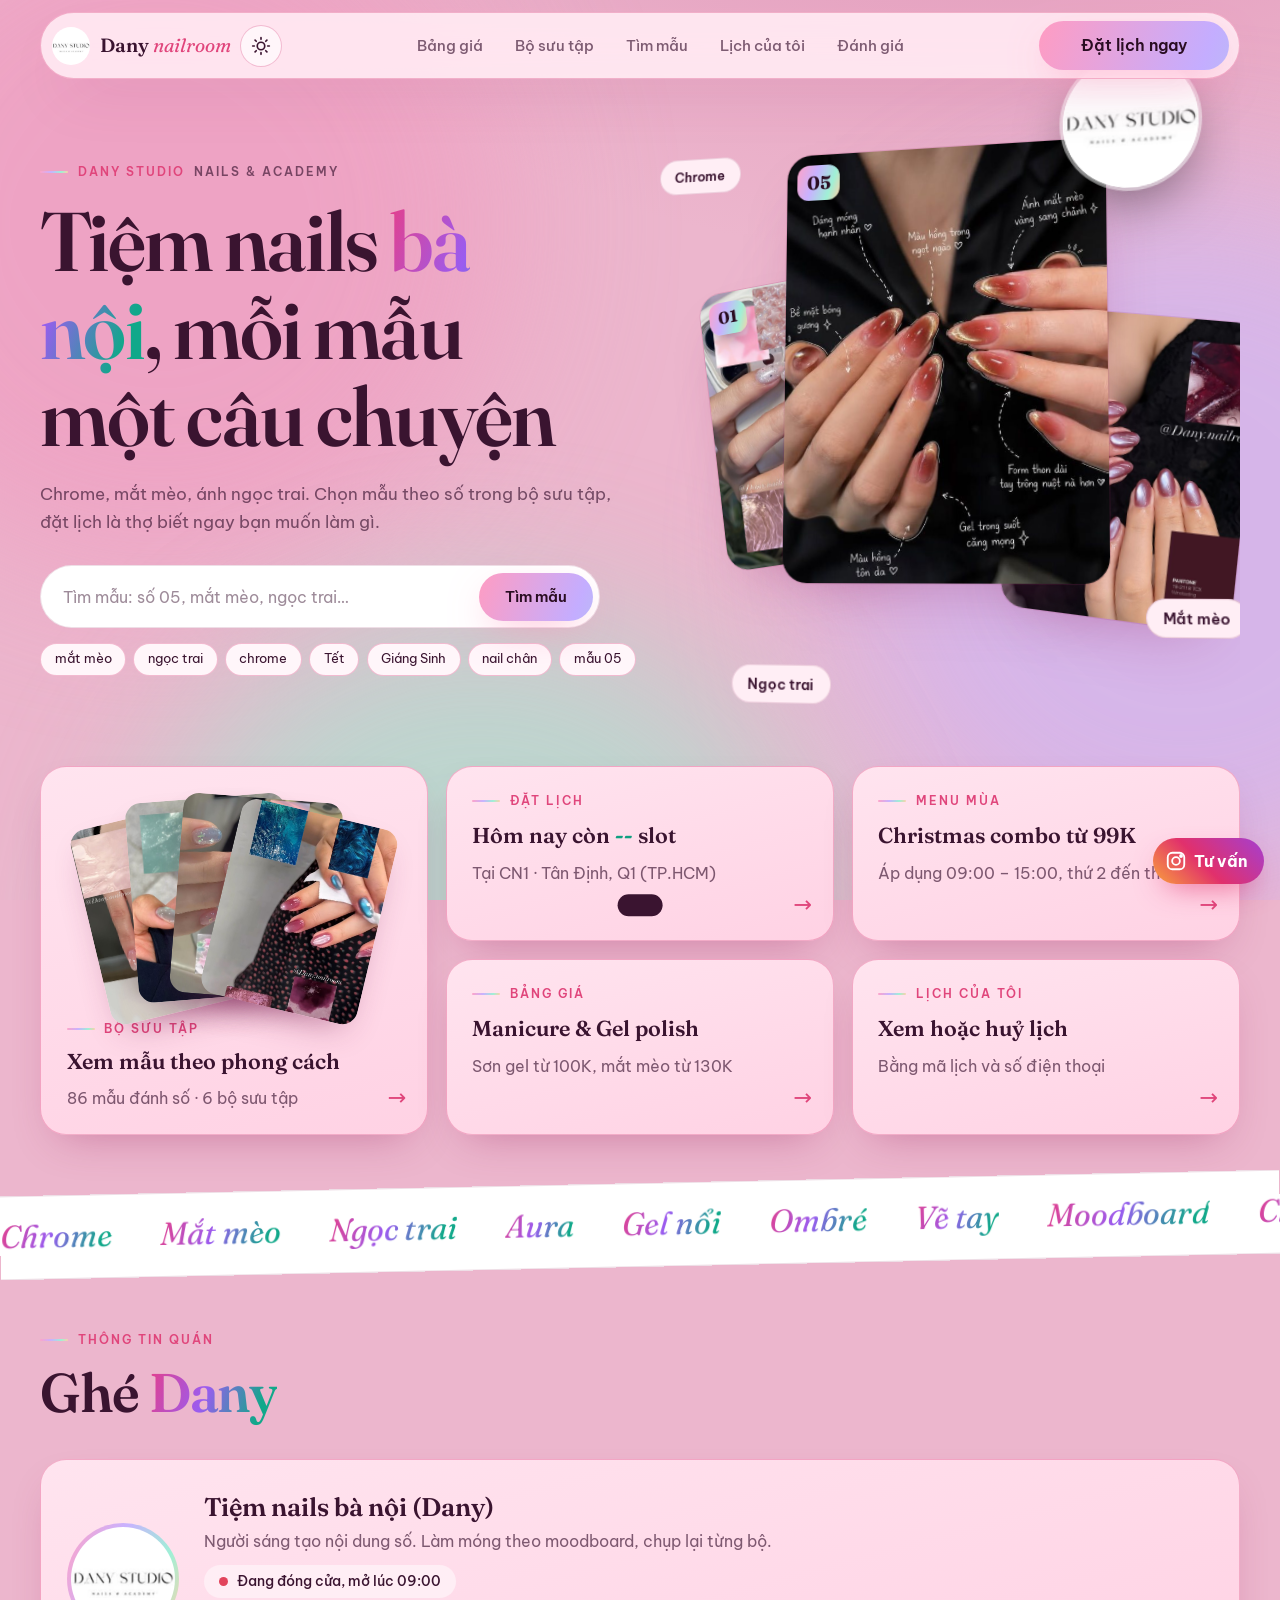
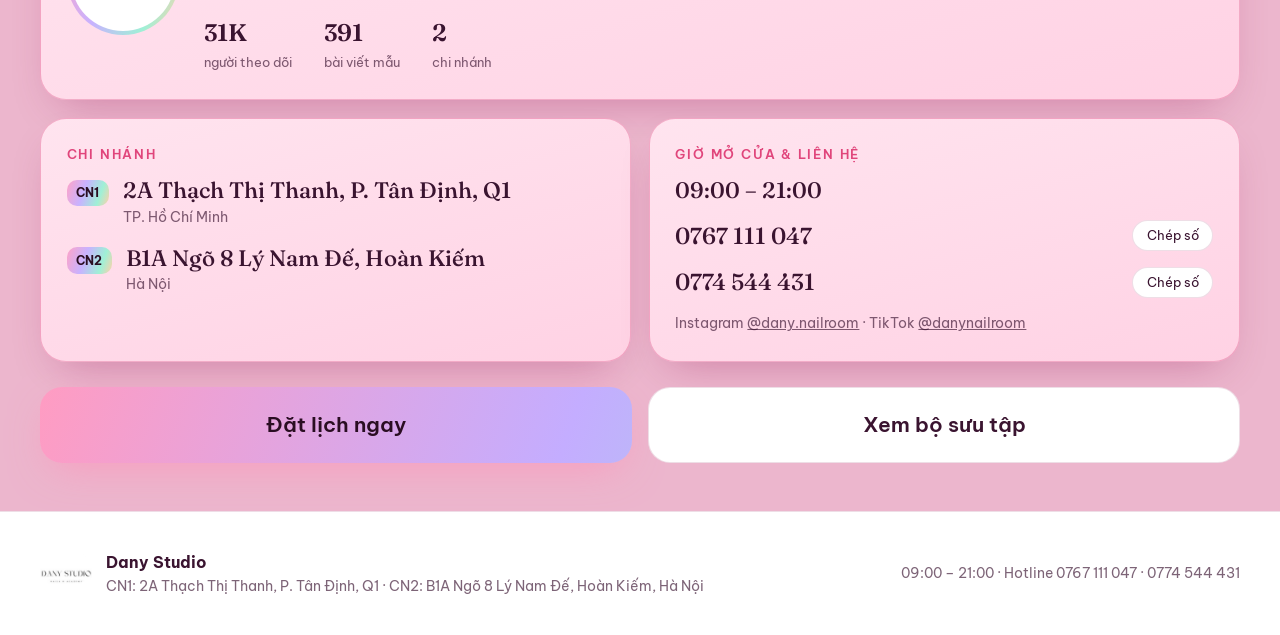
==== commit df778cbc: "Gắn số phiên bản vào CSS/JS để trình duyệt tải bản mới, không dùng bản cũ đã lưu" ====
--- a/index.html
+++ b/index.html
@@ -9,7 +9,7 @@
 <link rel="preconnect" href="https://fonts.googleapis.com">
 <link rel="preconnect" href="https://fonts.gstatic.com" crossorigin>
 <link href="https://fonts.googleapis.com/css2?family=Be+Vietnam+Pro:wght@300;400;500;600;700&family=Fraunces:ital,opsz,wght@0,9..144,400..700;1,9..144,400..700&display=swap" rel="stylesheet">
-<link rel="stylesheet" href="style.css">
+<link rel="stylesheet" href="style.css?v=20261027b">
 <script>
   document.documentElement.classList.add('js');
   // Bật chế độ sáng/tối đã chọn lần trước ngay từ đầu để trang không bị nháy màu
@@ -534,7 +534,7 @@
 
 <div class="toast" id="toast" role="status" aria-live="polite"></div>
 
-<script src="data.js"></script>
-<script src="script.js"></script>
+<script src="data.js?v=20261027b"></script>
+<script src="script.js?v=20261027b"></script>
 </body>
 </html>
--- a/style.css
+++ b/style.css
@@ -246,16 +246,12 @@
 .glass { background: var(--khung); border: 1px solid var(--khung-vien); border-radius: var(--r); box-shadow: var(--khung-bong); }
 .glass:hover { border-color: rgba(255, 143, 184, 0.5); }
 
-/* Nghiêng 3D theo chuột (biến --rx, --ry do script.js đặt) */
-[data-tilt] { --rx: 0deg; --ry: 0deg; --mx: 50%; --my: 50%; position: relative; transform: perspective(900px) rotateX(var(--rx)) rotateY(var(--ry)); transition: transform 0.35s ease-out; }
-[data-tilt]::after { content: ''; position: absolute; inset: 0; border-radius: inherit; pointer-events: none; background: radial-gradient(400px circle at var(--mx) var(--my), rgba(255, 255, 255, 0.2), transparent 45%); opacity: 0; transition: opacity 0.3s; }
-[data-tilt].dang-nghieng { transition: transform 0.08s linear; }
-[data-tilt].dang-nghieng::after { opacity: 1; }
+/* Thẻ đứng yên khi di chuột vào (không nghiêng theo chuột) */
+[data-tilt] { position: relative; }
 
 /* Hiện dần khi cuộn tới */
 .js .reveal { opacity: 0; transform: translateY(40px) rotateX(-10deg); transform-origin: 50% 100%; transition: opacity 0.9s ease, transform 1s cubic-bezier(0.2, 0.9, 0.2, 1); }
 .js .reveal.in { opacity: 1; transform: none; }
-.js .reveal[data-tilt].in { transform: perspective(900px) rotateX(var(--rx)) rotateY(var(--ry)); }
 .js .reveal.xong { transition: transform 0.35s ease-out; }
 
 /* ---------- Thông tin ---------- */
